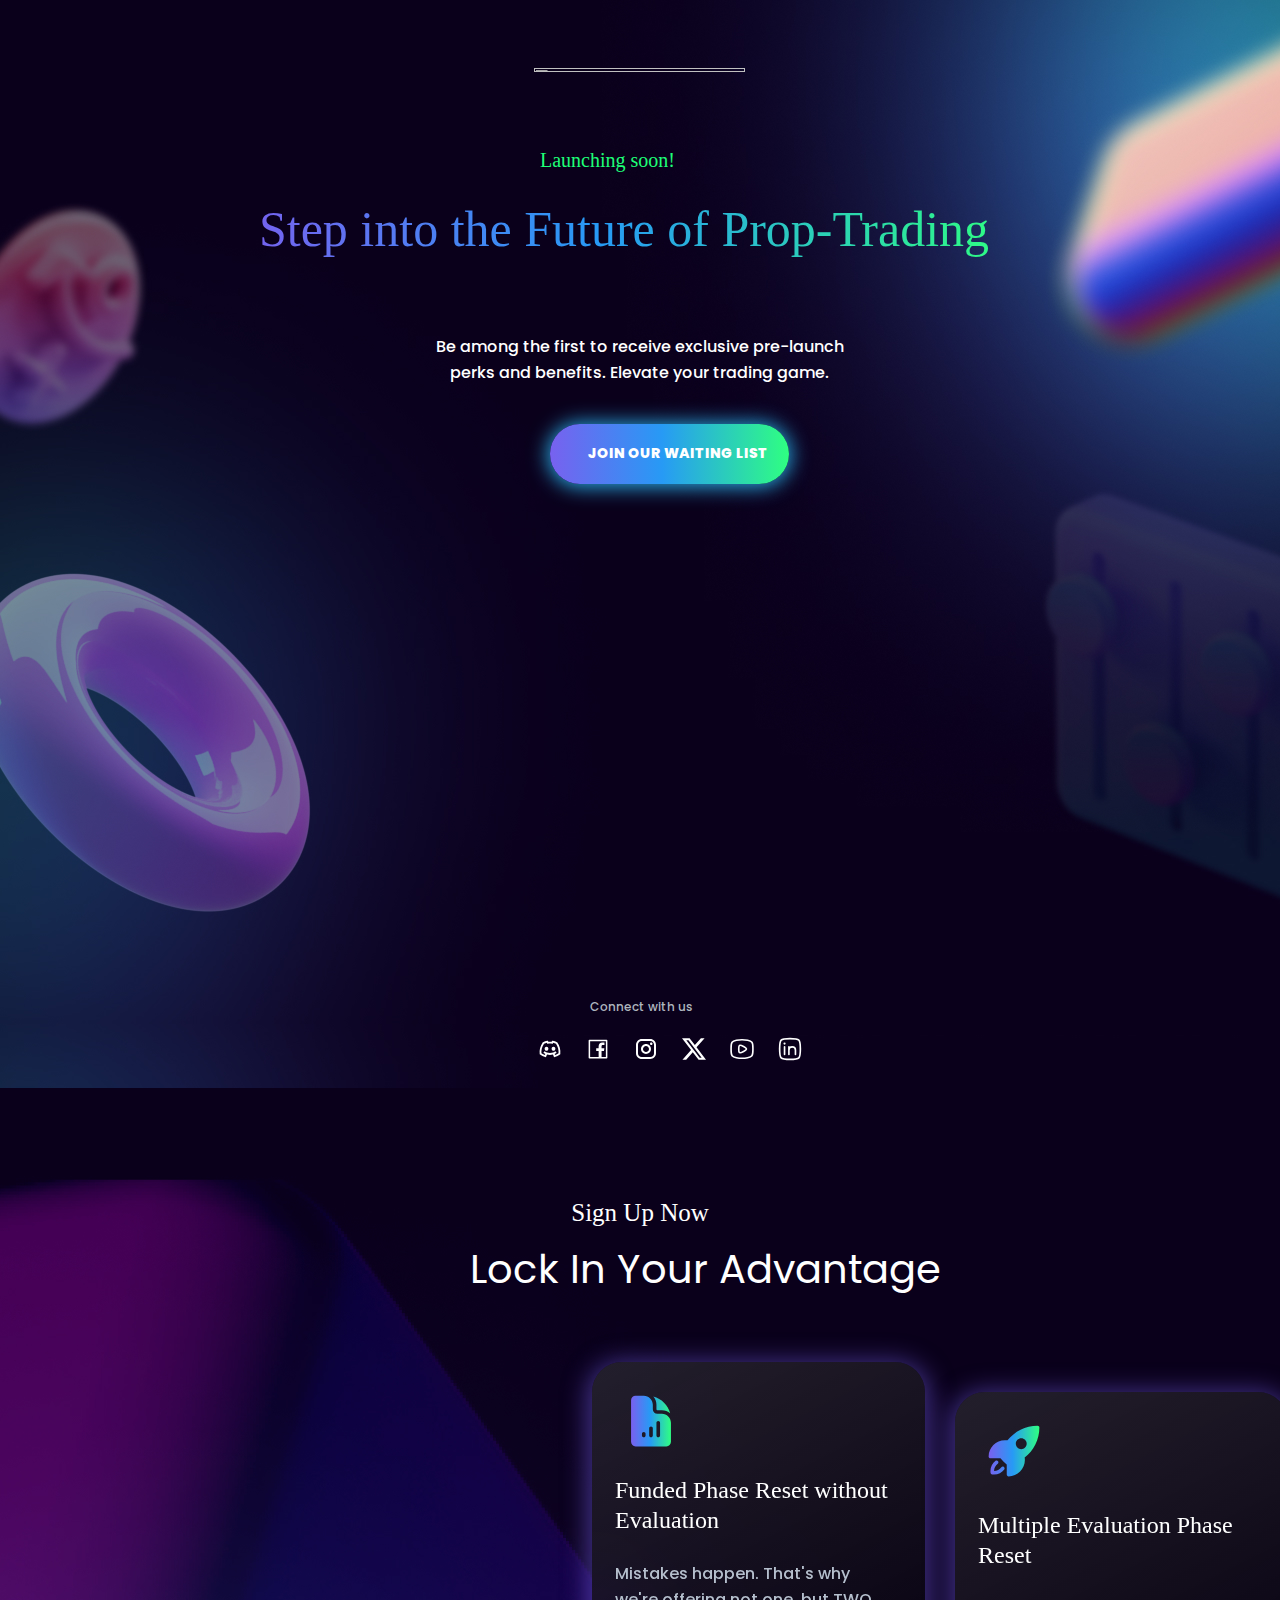
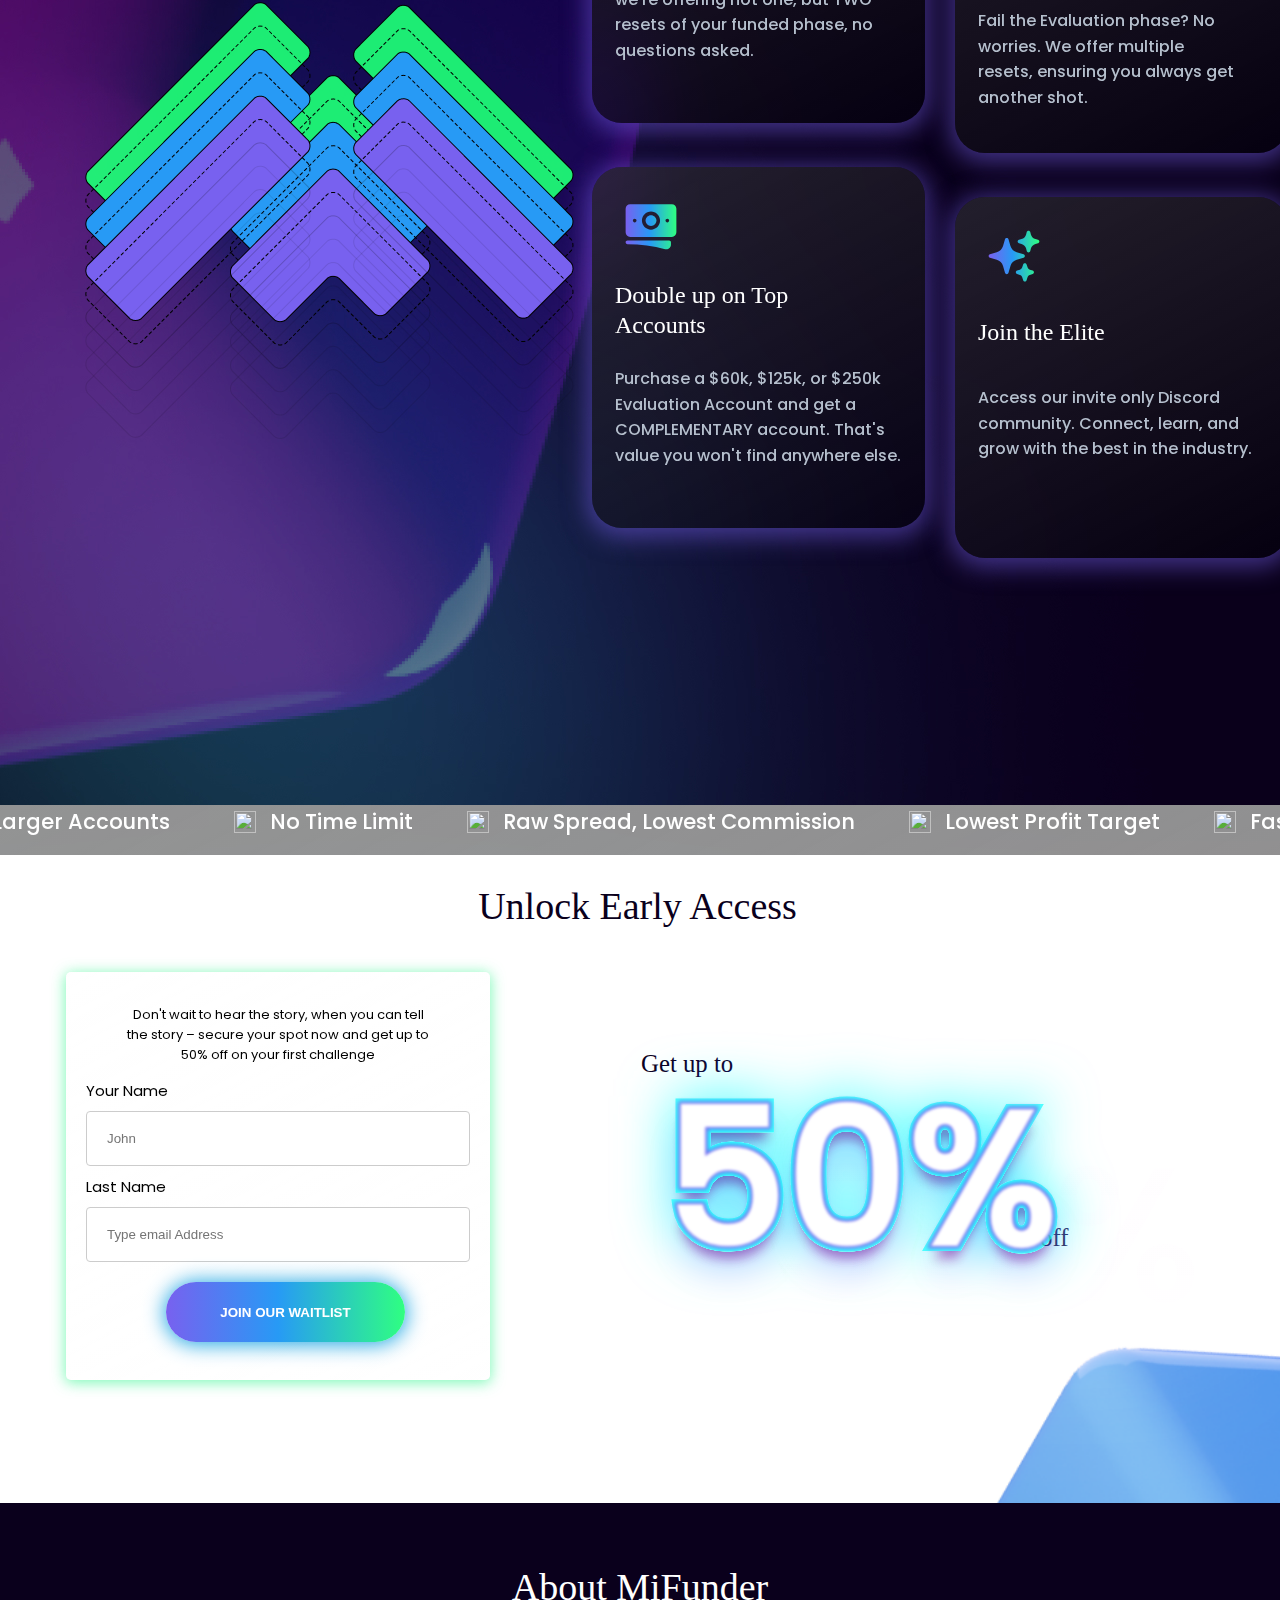
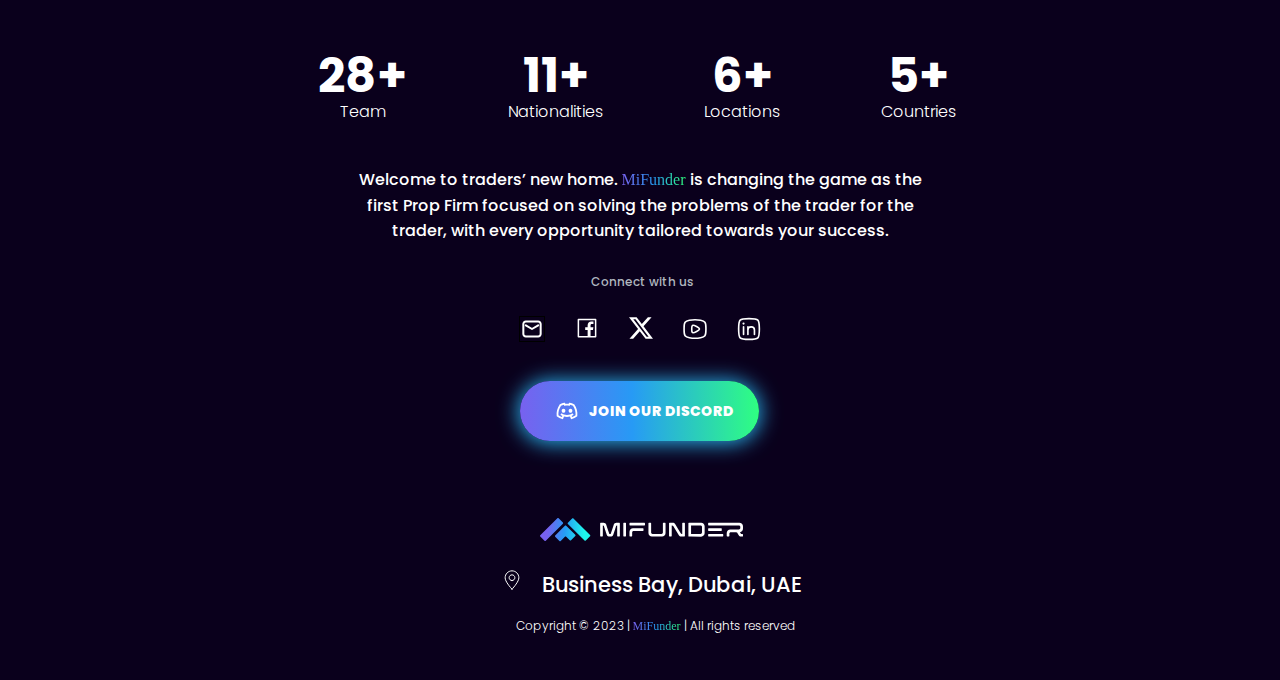
==== index.html @ bfca1969 "work done" ====
<!DOCTYPE html>
<html>

<head>
  <meta charset="utf-8" />
  <meta name="viewport" content="width=device-width, initial-scale=1.0">
  <link rel="stylesheet" href="./newcss/" />
  <link rel="stylesheet" href="./newjs/" />
  <link rel="stylesheet" href="./newfont/" />
  <link rel="stylesheet" href="./global.css" />
  <link rel="stylesheet" href="./index.css" />
  <link rel="stylesheet" href="https://fonts.googleapis.com/css2?family=Ceoruse:wght@400&display=swap" />
  <link rel="stylesheet"
    href="https://fonts.googleapis.com/css2?family=Poppins:wght@300;400;500;700;800&display=swap" />
</head>

<div>
  <div class="homepage-web">
    <div class="firstcontainer">
      <img class="hero-background-icon" alt="" src="./images/Hero Background.jpg" />
      <img class="logo-icon" alt="" src="./images/logo.svg" />
      <div class="text">Launching soon!</div>
      <div class="step-into-the">Step into the Future of Prop-Trading</div>
      <div class="supporting-text">
        Be among the first to receive exclusive pre-launch perks and benefits. Elevate your trading game.
      </div>
      <a href="./index.html#formc">
      <div class="button">
        <div class="button-child"></div>
       
        <div class="join-our-waiting-list-wrapper">
          <div class="join-our-waiting">Join OUR Waiting List</div>
        </div>
         </a>
      </div>
      <div class="supporting-text1">Connect with us</div>
      <div class="icon-container">
        <img class="ridiscord-line-icon" alt="" src="./images/ri_discord-line.svg" />
        <img class="simple-iconsx" alt="" src="./images/simple-icons_x.svg" />

        <img class="mdiinstagram-icon" alt="" src="./images/mdi_instagram.svg" />

        <img class="ant-designfacebook-outlined-icon" alt="" src="./images/ant-design_facebook-outlined.svg" />

        <img class="youtube-icon" alt="" src="./images/elements.svg" />

        <img class="linkedin-01-icon" alt="" src="./images/elements (1).svg" />
      </div>

    </div>
    <img class="roundcube-blue-glossy-icon" alt="" src="./images/RoundCube-Blue-Glossy.png" />
    <div class="image2-bg">
      <img class="background-icon" alt="" src="./images/Background.jpg" />
      <div class="why-us-why">Sign Up Now</div>
      <div class="lock-up">Lock In Your Advantage</div>
      <div class="card-container">
        <div class="base3">
          <img class="heroicons-soliddocument-chart" alt="" src="./images/document-chart-bar.svg" />
          <div class="funded-phase-reset">
            Funded Phase Reset without Evaluation
          </div>
          <div class="supporting-text2">
            Mistakes happen. That's why we're offering not one, but TWO resets of
            your funded phase, no questions asked.
          </div>
        </div>
          <div class="base4">
            <img class="heroicons-solidbanknotes" alt="" src="./images/banknotes.svg" />
            <div class="double-up-on">
              Double up on Top Accounts
            </div>
            <div class="supporting-text3">
              Purchase a $60k, $125k, or $250k Evaluation Account and get a
              COMPLEMENTARY account. That's value you won't find anywhere else.
            </div>
          </div>
          <div class="base5">
            <img class="heroicons-solidrocket-launch" alt="" src="./images/rocket-launch.svg" />
            <div class="multiple-evaluation-phase">
              Multiple Evaluation Phase Reset
            </div>
            <div class="supporting-text4">
              Fail the Evaluation phase? No worries. We offer multiple resets,
              ensuring you always get another shot.
            </div>
          </div>
          <div class="base6">
            <img class="heroicons-solidsparkles" alt="" src="./images/sparkles.svg" />
            <div class="join-the-elite">Join the Elite</div>
            <div class="supporting-text5">
              Access our invite only Discord community. Connect, learn, and grow with
              the best in the industry.
            </div>
          </div>
      </div>
    </div>
    <div class="base2">
      <div class="hightlights">
        <div class="star-parent">
          <img class="star-icon" alt="" src="./images/Star.svg" />

          <div class="lower-price-larger">Lower Price, Larger Accounts &nbsp;</div>
        </div>
        <div class="star-parent">
          <img class="star-icon" alt="" src="./images/star.svg" />

          <div class="lower-price-larger">No Time Limit</div>
        </div>
        <div class="star-parent">
          <img class="star-icon" alt="" src="./images/star.svg" />

          <div class="lower-price-larger">Raw Spread, Lowest Commission</div>
        </div>
        <div class="star-parent">
          <img class="star-icon" alt="" src="./images/star.svg" />

          <div class="lower-price-larger">Lowest Profit Target</div>
        </div>
        <div class="star-parent">
          <img class="star-icon" alt="" src="./images/star.svg" />

          <div class="lower-price-larger">Fastest Payouts&nbsp;</div>
        </div>
      </div>
    </div>
     <div class="unlock-early-access">
      Unlock Early Access
      </div>
      <div class="form-container" id="formc">
         <form action="/action_page.php">
          <p>Don't wait to hear the story, when you can tell the story – secure your spot now and get up to 50% off on your first challenge</p>
    <label for="fname">Your Name</label>
    <input type="text" id="yname" name="yname" placeholder="John" required>

    <label for="lname">Last Name</label>
    <input type="email" id="email" name="lastname" placeholder="Type email Address">
  <input type="submit" value="join our waitlist">
  </form>
  </div>
      <div class="get-up-to">Get up to</div>
    <div class="off">off</div>
    
    
    <div class="homepage-web-child"></div>

    <div class="container">
      <div class="row">
        <div class="col-lg-12">

        </div>
        <div class="col-sm-7">
        </div>
      </div>
    </div>
 
      <video width="1500" height="361" autoplay loop muted playsinline>
            <source src="MIFunder.MP4" type="video/mp4">
          </video>


   <div class="button1">
   
   </div>
   <img class="how-it-works-iilustration" alt="" src="./images/How it works iilustration.png" />

    <div class="footer">
    <div class="background"></div>
    <div class="frame-parent">
      <div class="parent">
        <b class="b">28+</b>
        <div class="team">Team</div>
      </div>
      <div class="parent">
        <b class="b">11+</b>
        <div class="team">Nationalities</div>
      </div>
      <div class="parent">
        <b class="b">6+</b>
        <div class="team">Locations</div>
      </div>
      <div class="parent">
        <b class="b">5+</b>
        <div class="team">Countries</div>
      </div>
    </div>
    <div class="about-mifunder">About MiFunder</div>
    <div class="welcome-to-traders-container">
      <span class="welcome-to-traders">Welcome to traders’ new home. </span>
      <span class="mifunder">MiFunder</span>
      <span class="welcome-to-traders">
        is changing the game as the first Prop Firm focused on solving the
        problems of the trader for the trader, with every opportunity
        tailored towards your success.</span>
    </div>
    <div class="supporting-text7">
      <span class="all-rights-reserved">Copyright © 2023 | </span>
      <span class="mifunder1">MiFunder</span>
      <span class="all-rights-reserved"> | All rights reserved</span>
    </div>
    <div class="system-uiconslocation-parent">
      <img class="system-uiconslocation" alt="" src="./images/system-uicons_location.svg" />

      <div class="lower-price-larger">Business Bay, Dubai, UAE</div>
    </div>
    <div class="button2">
      <div class="button-child"></div>
      <div class="join-our-discord">Join Our discord</div>
      <img class="ridiscord-line-icon1" alt="" src="./images/ri_discord-line.svg" />
    </div>
    <div class="supporting-text9">Connect with us</div>
    <div class="frame-group">
      <div class="system-uiconsmail-wrapper">
        <img class="system-uiconsmail" alt="" src="./images/system-uicons_mail.svg" />
      </div>
      <div class="system-uiconsmail-wrapper">
        <img class="system-uiconslocation" alt="" src="./images/ant-design_facebook-outlined.svg" />
      </div>
      <div class="system-uiconsmail-wrapper">
        <img class="system-uiconslocation" alt="" src="./images/simple-icons_x.svg" />
      </div>
    </div>
    <div class="frame-container">
      <div class="system-uiconsmail-wrapper">
        <img class="system-uiconslocation" alt="" src="./images/elements.svg" />
      </div>
      <div class="system-uiconsmail-wrapper">
        <img class="system-uiconslocation" alt="" src="./images/elements (1).svg" />
      </div>
    </div>
    </div>
    <img class="logo-icon1" alt="" src="./images/Logo.svg" />
        <div class="group-div">
    <div class="div">50%</div>
    <div class="group1">
      <div class="div1">50%</div>
      <div class="div2">50%</div>
      <div class="div3">50%</div>
      <div class="div4">50%</div>
      <div class="div5">50%</div>
    </div>
    </div>
  </div>
  </div>
</body>

</html>
---- global.css ----
body {
  margin: 0 auto;
  line-height: normal;
}
@font-face {
  font-family: 'Ceoruse';
  src: url('Ceoruse.otf') format('opentype');
  font-weight: normal;
  font-style: normal;
}

:root {
  /* fonts */
  --body-16-medium: Poppins;
  --heading-h1: Ceoruse;

  /* font sizes */
  --font-size-170xl: 189px;
  --font-size-xs: 12px;
  --font-size-sm: 14px;
  --body-16-medium-size: 16px;
  --heading-h1-size: 38px;
  --font-size-29xl: 48px;
  --font-size-5xl-8: 24.8px;
  --font-size-5xl: 24px;
  --font-size-xl: 20px;

  /* Colors */
  --neutral-white: #fff;
  --color-silver: #afb6bf;
  --neutral-off-black-1: #262626;
  --secondary-deep-blue: #0a001c;
  --color-lightsteelblue: #b5bfcd;
  --color-black: #000;

  /* Gaps */
  --gap-11xl: 30px;
  --gap-3xs: 10px;
  --gap-sm: 14px;

  /* Border radiuses */
  --br-281xl: 300px;
  --br-11xl: 30px;
  --br-7xs: 6px;
  --br-31xl: 50px;
}
---- index.css ----
input,
textarea,
button,
select,
a {
    -webkit-tap-highlight-color: transparent;
}

.roundcube-blue-glossy-icon {
 position: absolute;
  height: 15.31%;
  width: 29.51%;
  top: 74.05%;
  right: 0;
  bottom: 10.64%;
  left: 70.49%;
  max-width: 100%;
  overflow: hidden;
  max-height: 100%;
  object-fit: cover;
}
@media(max-width:767px){
  .roundcube-blue-glossy-icon{
    top: 81.3%;
    transform: rotate(119deg);
    left: 262px;
    width: 321.501px;
    height: 345.781px;
  }
}
.background-icon,
.hero-background-icon {
  position: absolute;
  top: 1088px;
  left: 0;
  width: 1440px;
  height: 1320px;
  object-fit: cover;
}
@media(max-width:767px){
  .background-icon{
    height:2415px; 
    top:928px
  }
}
.hero-background-icon {
  top: 0;
  height: 1088px;
  overflow: hidden;
}
@media(max-width:767px){
  .hero-background-icon{
    height: 931px;
  }
}
.simple-iconsx {
  position: absolute;
  top: 549px;
  left: 732px;
  width: 24px;
  height: 24px;
  overflow: hidden;
}
.ant-designfacebook-outlined-icon,
.linkedin-01-icon,
.mdiinstagram-icon,
.youtube-icon {
  position: absolute;
  top: 549px;
  left: 684px;
  width: 24px;
  height: 24px;
  overflow: hidden;
}
.ant-designfacebook-outlined-icon,
.linkedin-01-icon,
.youtube-icon {
  left: 636px;
}
.linkedin-01-icon,
.youtube-icon {
  left: 780px;
}
.linkedin-01-icon {
  left: 828px;
}
.why-us-why {
  position: absolute;
  top: 1180px;
  left: calc(50% - 306px);
  font-size: 25px;
  line-height: 66px;
  font-family: var(--heading-h1);
  text-align: center;
  display: inline-block;
  width: 612px;
}
@media(max-width:767px){
  .why-us-why{
    width: 80%;
    left: 47px;
    top: 999px;
    font-size: 42px;

  }
}
.lock-up{
  position:absolute;
  top: 1239px;
  left: 470px;
  font-size:40px
}
@media(max-width:767px){
  .lock-up{
    top: 1146px;
    left: 29px;
    width: 100%;
    font-size: 30px;
  }
}
/* .vector-icon {
  position: absolute;
  top: 2347.23px;
  left: 0;
  width: 997.49px;
  height: 1180.16px;
  opacity: 0.2;
} */
.base,
.base1 {
  position: absolute;
  backdrop-filter: blur(42px);
}
.base {
  top: 615px;
  left: calc(50% - 372px);
  border-radius: var(--br-31xl);
  background: linear-gradient(rgba(0, 0, 0, 0.4), rgba(0, 0, 0, 0.4)),
    linear-gradient(152.97deg, rgba(255, 255, 255, 0.2), rgba(255, 255, 255, 0));
  box-shadow: 0 4px 84px 5px rgba(120, 97, 239, 0.5);
  width: 745px;
  height: 361px;
}
@media(max-width:767px){
  .base{
    top:621px;
  }
}
.base1 {
  top: 2605px;
  left: calc(50% - 620px);
  border-radius: 20px;
  background: linear-gradient(
      rgba(255, 255, 255, 0.4),
      rgba(255, 255, 255, 0.4)
    ),
    linear-gradient(152.97deg, rgba(255, 255, 255, 0.2), rgba(255, 255, 255, 0));
  box-shadow: 0 2px 14px 1px rgba(47, 246, 140, 0.61);
  width: 586px;
  height: 440px;
}
.base-icon {
  position: absolute;
  top: 614px;
  left: calc(50% - 373px);
  border-radius: var(--br-31xl);
  width: 747px;
  height: 363px;
  object-fit: cover;
}
@media(max-width:767px){
  .base-icon{
    top:694px;
  }
}
.homepage-web-child {
  position: absolute;
  top: 752px;
  left: 677px;
  border-radius: 50%;
  width: 86px;
  height: 86px;
}
.heroicons-solidplay {
  position: absolute;
  top: 774px;
  left: 699px;
  width: 42px;
  height: 42px;
  overflow: hidden;
}
.step-into-the {
 position: absolute;
  top: 193px;
  left: calc(50% - 400px);
  font-size: 50px;
  line-height: 72px;
  font-family: var(--heading-h1);
  background: linear-gradient(89.64deg, #7861ef, #279af5 46.88%, #2fff81);
  -webkit-background-clip: text;
  -webkit-text-fill-color: transparent;
  text-align: center;
  display: inline-block;
  width: 60%;
}
@media(max-width:767px){
  .step-into-the {
    width: 100%;
    font-size: 37px;
    left: 0px;
  }
}
.supporting-text {
  top: 334px;
  left: calc(50% - 208px);
  line-height: 160%;
  font-weight: 500;
  display: inline-block;
  width: 415px;
}
@media(max-width:767px){
  .supporting-text{
   top: 416px;
  width: 100%;
  left: -1px;
  font-size: 19px;
 
  }
}
.supporting-text,
.supporting-text1,
.text {
  position: absolute;
  text-align: center;
}
.supporting-text1 {
  top: 997px;
  left: calc(50% - 50px);
  font-size: var(--font-size-xs);
  line-height: 160%;
  font-weight: 500;
  color: var(--color-silver);
}
@media(max-width:767px){
  .supporting-text1{
    top: 826px;
    font-size: 18px;
    left: 139px;
  }
}
.text {
  top: 144px;
  left: calc(50% - 100px);
  font-size: var(--font-size-xl);
  line-height: 32px;
  font-family: var(--heading-h1);
  color: #1eff77;
}
.logo-icon {
  position: absolute;
  height: 0.62%;
  top: 1.39%;
  bottom: 97.99%;
  left: calc(50% - 106px);
  max-height: 100%;
  width: 211px;
}
.button-child {
  position: absolute;
  top: 0;
  left: 0;
  border-radius: var(--br-281xl);
  background: linear-gradient(89.64deg, #7861ef, #279af5 46.88%, #2fff81);
  box-shadow: 0 1px 20px 2px #29aae4;
  width: 239px;
  height: 60px;
  animation: glowing 1300ms infinite;
  cursor:pointer;
  -webkit-tap-highlight-color: transparent;
}
@keyframes glowing {
  0% {
    background-color: #2ba805;
    box-shadow: 0 0 3px #2ba805;
  }
  50% {
    background-color: #49e819;
    box-shadow: 0 0 10px #49e819;
  }
  100% {
    background-color: #2ba805;
    box-shadow: 0 0 3px #2ba805;
  }
}
.join-our-waiting {
  position: relative;
  line-height: 22px;
  text-transform: uppercase;
  font-weight: 800;
}
.join-our-waiting-list-wrapper {
  position: absolute;
  top: 18px;
  left: calc(50% - 82px);
  display: flex;
  flex-direction: row;
  align-items: flex-start;
  justify-content: flex-end;
}

.base2,
.button {
  position: absolute;
}
.icon-container > img{
    margin-left: -50px;
    top:1037px;
}
@media(max-width:767px){
  .icon-container > img{
    position: relative;
    left: 54px;
    margin-left: 18px;
    top: 870px;
  }
}
.button {
  top: 424px;
  left: 550px;
  width: 239px;
  height: 60px;
  font-size: var(--font-size-sm);
  cursor:pointer;
  -webkit-tap-highlight-color: transparent;
}
@media(max-width:767px){
  .button{
    left: 87px;
    top: 532px;
  }
}
video{position: absolute;
      top: 550px;
    left: -70px;
}
@media(max-width:767px){
  video{
    top: 528px;
    margin-left: 81px;
    width: 93%;
  }
}
a{
  color: white;
}
.base2 {
  top: 2405px;
  left: calc(50% - 815px);
  background: linear-gradient(rgba(0, 0, 0, 0.4), rgba(0, 0, 0, 0.4)),
    linear-gradient(152.97deg, rgba(255, 255, 255, 0.2), rgba(255, 255, 255, 0));
  backdrop-filter: blur(42px);
  width: 1630px;
  height: 50px;
}
@media(max-width:768px){
  .base2{
    top:unset;
    margin-top:46px
  }
  .hightlights{
    margin: 7px 0px 0px 618px;
    width: 100%;
  }
}
.star-icon {
  position: relative;
  width: 22px;
  height: 22px;
}
.lower-price-larger {
  position: relative;
  line-height: 160%;
  font-weight: 500;
  font-size:21px;
}
@keyframes lower-price-larger {
  from {
    transform: translate(-27%);
  }
  to{
    transform: translate(100%);
  }
}
.hightlights,
.star-parent {
  display: flex;
  flex-direction: row;
  justify-content: flex-start;
 
  animation-delay:0s
}
.star-parent {
  align-items: center;
  gap: var(--gap-sm);
}
.hightlights {
  /* position: absolute; */
  top: 2368px;
  left: calc(50% - 685px);
  align-items: flex-start;
  gap: 54px;
  width:100%;
   animation: lower-price-larger 10s linear infinite;
  font-size: var(--font-size-xl);
}
.ridiscord-line-icon {
  position: absolute;
  top: 549px;
  left: 588px;
  width: 24px;
  height: 24px;
  overflow: hidden;
}
.unlock-early-access {
  position: absolute;
  top: 2483px;
  left: calc(50% - 255px);
  font-size: var(--heading-h1-size);
  line-height: 46px;
  font-family: var(--heading-h1);
  color: var(--secondary-deep-blue);
  text-align: center;
  display: inline-block;
  width: 505px;
 
}
@media(max-width:767px){
  .unlock-early-access{
    width: 100%;
    /* margin-left: 71px; */
    margin-top:154px;
    position:unset
  }
}
.john,
.your-name {
  position: relative;
  line-height: 26px;
}
.john {
  position: absolute;
  top: calc(50% - 13px);
  left: 16px;
}
.frame-child {
  position: absolute;
  top: 10.8px;
  left: 49.8px;
  border-right: 0.4px solid var(--color-black);
  box-sizing: border-box;
  width: 0.4px;
  height: 27.4px;
}
.john-parent {
  position: relative;
  border-radius: var(--br-7xs);
  width: 497px;
  height: 50px;
  overflow: hidden;
  flex-shrink: 0;
  font-size: var(--font-size-sm);
}
.your-name-parent {
  position: absolute;
  top: 2732px;
  left: 145px;
  width: 497px;
  display: flex;
  flex-direction: column;
  align-items: flex-start;
  justify-content: flex-start;
  gap: var(--gap-3xs);
  color: var(--color-black);
}
.type-email-address-wrapper {
  position: relative;
  border-radius: var(--br-7xs);
  border: 1px solid #50576c;
  box-sizing: border-box;
  width: 497px;
  height: 50px;
  font-size: var(--font-size-sm);
  color: #999;
}
.email-address-parent {
  position: absolute;
  top: 2837px;
  left: 145px;
  width: 497px;
  display: flex;
  flex-direction: column;
  align-items: flex-start;
  justify-content: flex-start;
  gap: var(--gap-3xs);
  color: var(--color-black);
}
.join-our-waitlist {
  position: absolute;
  top: 19px;
  left: 51px;
  line-height: 22px;
  text-transform: uppercase;
  font-weight: 800;
}
.button1 {
  position: absolute;
  top: 2953px;
  left: 274px;
  width: 239px;
  height: 60px;
  text-align: center;
  font-size: var(--font-size-sm);
}
.how-it-works-iilustration {
  position: absolute;
  top: calc(50% - 412px);
  left: 38px;
  width: 584px;
  height: 584px;
  overflow: hidden;
}
@media(max-width:767px){
  .how-it-works-iilustration{
    top:  1210px;
    left: 4px;
    width: 100%;
    height:690px

  }
  .image2-bg{
    margin-bottom:4px;
}
}
.base3,
.base4,
.base5,
.base6 {
  position: absolute;
  top: 1362px;
  left: calc(50% - 48px);
  border-radius: var(--br-11xl);
  background: linear-gradient(rgba(0, 0, 0, 0.4), rgba(0, 0, 0, 0.4)),
    linear-gradient(152.97deg, rgba(255, 255, 255, 0.2), rgba(255, 255, 255, 0));
  box-shadow: 0 4px 24px 5px rgba(120, 97, 239, 0.5);
  backdrop-filter: blur(42px);
  width: 333px;
  height: 361px;
}
@media(max-width:767px){
  .base3,
.base4,
.base5,
.base6{
  position: unset;
  margin-top:30px
}
}
.base4,
.base5,
.base6 {
  top: 1767px;
}
.base5,
.base6 {
  top: 1392px;
  left: calc(50% + 315px);
}
.base6 {
  top: 1797px;
}
.double-up-on,
.funded-phase-reset {
  /* position: absolute; */
  top: 1497px;
  left: 640px;
  font-size: var(--font-size-5xl);
  line-height: 30px;
  font-family: var(--heading-h1);
  /* display: inline-block; */
  width: 100%;
  margin: -12px 23px;
}
.double-up-on {
  top: 1902px;
  width: 69%;
}
.supporting-text2,
.supporting-text3 {
  /* position: absolute; */
  top: 1602px;
  left: 640px;
  line-height: 160%;
  font-weight: 500;
  color: var(--color-lightsteelblue);
  display: inline-block;
  width: 262px;
  margin:38px 23px;
}
.supporting-text3 {
  top: 2007px;
  width: 289px;
}
.join-the-elite,
.multiple-evaluation-phase {
  /* position: absolute; */
  top: 1527px;
  left: 1000px;
  font-size: var(--font-size-5xl);
  line-height: 30px;
  font-family: var(--heading-h1);
  display: inline-block;
  width: 287px;
  margin:-7px 23px;
}
.join-the-elite {
  top: 1932px;
  /* width: 161px; */
}
.card-container{
}
@media(max-width:767px){
  .card-container{
      margin-top: 1726px;
      margin-left:42px 
  }
}
.supporting-text4,
.supporting-text5 {
  /* position: absolute; */
  top: 1632px;
  left: 1000px;
  line-height: 160%;
  font-weight: 500;
  color: var(--color-lightsteelblue);
  display: inline-block;
  width: 263px;
  margin:38px 23px;
}
.supporting-text5 {
  top: 2007px;
  width: 287px;
}
.heroicons-soliddocument-chart {
  /* position: absolute; */
  top: 1415px;
  left: 640px;
  width: 58px;
  height: 58px;
  overflow: hidden;
  padding:30px;
}
.heroicons-solidbanknotes,
.heroicons-solidrocket-launch,
.heroicons-solidsparkles {
  /* position: absolute; */
  top: 1820px;
  left: 640px;
  width: 58px;
  height: 58px;
  overflow: hidden;
  padding:30px
}
.heroicons-solidrocket-launch,
.heroicons-solidsparkles {
  top: 1445px;
  left: 1010px;
}
.heroicons-solidsparkles {
  top: 1850px;
}
.get-up-to,
.off {
  position: absolute;
  top: 2720px;
  left: calc(50% + 400px);
  font-size: 24.78px;
  line-height: 236px;
  font-family: var(--heading-h1);
  color: var(--secondary-deep-blue);
}
@media(max-width:767px){
  .get-up-to,
.off{
    left: 156px;
    font-size: 36px;
    top: 3786px;
  }
}
.get-up-to {
  top: 2546px;
    left: calc(50% + 1px);
}
@media(max-width:767px){
  .get-up-to{
    top: 3512px;
    left: 83px;
  }
}
.supporting-text6 {
  position: absolute;
  top: 2628px;
  left: 179px;
  line-height: 160%;
  font-weight: 500;
  color: var(--neutral-off-black-1);
  text-align: center;
  display: inline-block;
  width: 428px;
}
.background {
  position: absolute;
  top: 0;
  left: calc(50% - 720px);
  background-color: var(--secondary-deep-blue);
  width: 1440px;
  height: 777px;
}
@media(max-width:767px){
  .background{
    height:1003px
  }
}
.b,
.team {
  position: relative;
  line-height: 46px;
}
.team {
  font-size: var(--body-16-medium-size);
  line-height: 160%;
  font-weight: 300;
  text-align: justify;
}
.frame-parent,
.parent {
  display: flex;
  flex-direction: column;
  align-items: center;
  justify-content: flex-start;
}
.frame-parent {
  position: absolute;
  top: 150px;
  left: calc(50% - 322px);
  flex-direction: row;
  align-items: flex-start;
  gap: 101px;
  font-size: var(--font-size-29xl);
}
@media(max-width:767px){
  .frame-parent{
    font-size: 28px;
    left: 537px;
    gap: 21px;
  }
}
.about-mifunder {
  position: absolute;
  top: 61.35px;
  left: calc(50% - 217px);
  font-size: var(--heading-h1-size);
  line-height: 46px;
  font-family: var(--heading-h1);
  display: inline-block;
  width: 434px;
  height: 36.65px;
}
@media(max-width:767px){
  .about-mifunder{
    width: 31%;
    left: 499px;
    font-size: 30px;
  }
}
.welcome-to-traders {
  font-weight: 500;
}

.mifunder {
  font-family: var(--heading-h1);
  background: linear-gradient(90deg, #7861ef, #279af5 49.48%, #2fff81 97.92%);
  -webkit-background-clip: text;
  -webkit-text-fill-color: transparent;
}
.welcome-to-traders-container {
  position: absolute;
  top: 264px;
  left: calc(50% - 288px);
  line-height: 160%;
  display: inline-block;
  width: 576px;
  height: 72px;
}
@media(max-width:767px){
  .welcome-to-traders-container{
    width:27%;
    margin-left:96px;

  }
}
.mifunder1 {
  font-family: var(--heading-h1);
  background: linear-gradient(89.64deg, #7861ef, #279af5 46.88%, #2fff81);
  -webkit-background-clip: text;
  -webkit-text-fill-color: transparent;
}
.all-rights-reserved {
  font-weight: 300;
}
.supporting-text7 {
  position: absolute;
  top: 713px;
  left: calc(50% - 500px);
  font-size: var(--font-size-xs);
  line-height: 20px;
  display: inline-block;
  width: 1030px;
  height: 15.93px;
}
@media(max-width:767px){
  .supporting-text7{
    left:202px
  }
}
.system-uiconslocation {
  position: relative;
  width: 24px;
  height: 24px;
  overflow: hidden;
  flex-shrink: 0;
}
.system-uiconslocation-parent {
  position: absolute;
  top: 665px;
  left: calc(50% - 140px);
  display: flex;
  flex-direction: row;
  align-items: flex-start;
  justify-content: flex-start;
  gap: 18px;
  text-align: left;
}
.join-our-discord {
  position: absolute;
  top: 19px;
  left: 69px;
  line-height: 22px;
  text-transform: uppercase;
  font-weight: 800;
}
.ridiscord-line-icon1 {
  position: absolute;
  top: 18px;
  left: 35px;
  width: 24px;
  height: 24px;
  overflow: hidden;
}
.button2 {
  position: absolute;
  top: 478px;
  left: 600px;
  width: 239px;
  height: 60px;
  font-size: var(--font-size-sm);
}
.supporting-text9 {
  position: absolute;
  top: 369px;
  left: calc(50% - 49px);
  font-size: var(--font-size-xs);
  line-height: 160%;
  font-weight: 500;
  color: var(--color-silver);
}
.system-uiconsmail {
  position: relative;
  width: 26px;
  height: 26px;
  overflow: hidden;
  flex-shrink: 0;
}
.frame-container,
.frame-group,
.system-uiconsmail-wrapper {
  display: flex;
  flex-direction: row;
  align-items: flex-start;
  justify-content: flex-start;
}
.frame-container,
.frame-group {
  position: absolute;
  top: 413px;
  left: 599px;
  gap: var(--gap-11xl);
}
.frame-container {
  top: 414px;
  left: 763px;
}
.footer {
  position: absolute;
  top: 3103px;
  left: calc(50% - 720px);
  width: 1440px;
  height: 777px;
  text-align: center;
}
@media(max-width:767px){
  .footer{
    top:4569px
  }
}
.logo-icon1 {
  position: absolute;
  height: 0.62%;
  top: 95.82%;
  bottom: 3.55%;
  left: calc(50% - 104px);
  max-height: 100%;
  width: 211px;
}
.div {
  position: absolute;
  top: 0;
  left: 0;
  letter-spacing: 0.12em;
  font-weight: 500;
  background: linear-gradient(
    180deg,
    rgba(255, 252, 255, 0.67),
    rgba(255, 252, 255, 0.1)
  );
  -webkit-background-clip: text;
  -webkit-text-fill-color: transparent;
}
.div1,
.div2 {
  mix-blend-mode: hard-light;
}
.div1 {
  position: absolute;
  top: 0;
  left: 0;
  letter-spacing: 0.12em;
  font-weight: 500;
  filter: blur(80.78px); 
}
.div2 {
  filter: blur(26.93px);
  -webkit-text-stroke: 19.5px #289df3;
}
.div2,
.div3,
.div4,
.div5 {
  position: absolute;
  top: -59px;
  left: -99px;
  /* letter-spacing: 0.12em; */
  font-weight: 500;
}
@media(max-width:767px){
.div2,
.div3,
.div4,
.div5{
  letter-spacing: unset;
  font-size: 171px;
  left: -46px;
  top: -185px;
}
}
.div3 {
  text-shadow: 0 26.92708396911621px 35.01px rgba(153, 0, 153, 0.2),
    0 14.895833015441895px 11.46px rgba(77, 0, 66, 0.5);
  -webkit-text-stroke: 14.9px #2eea9a;
  mix-blend-mode: hard-light;
}
.div4,
.div5 {
  filter: blur(2.29px);
  -webkit-text-stroke: 9.2px #7067f0;
}
.div5 {
  filter: blur(1.53px);
  -webkit-text-stroke: 4.6px #fff;
}
.group-div,
.group1 {
  position: absolute;
  top: 1.94px;
  left: 0;
  width: 436px;
  height: 284px;
}
.group-div {
  top: 2694px;
  left: 765px;
  height: 285.94px;
  font-size: var(--font-size-170xl);
}
@media(max-width:767px){
  .group-div{
    left:72px;
    top:3829px;
  }
}
.homepage-web {
  position: relative;
  background-color: var(--neutral-white);
  width: 100%;
  height: 3880px;
  overflow: hidden;
  text-align: left;
  font-size: var(--body-16-medium-size);
  color: var(--neutral-white);
  font-family: var(--body-16-medium);
}
@media(max-width:767px){
  .homepage-web{
    height:  5386px;
  }
}
input[type=text], input[type=email] {
  width: 100%;
  padding: 12px 20px;
  margin: 8px 0;
  /* margin-bottom: 0px; */
  display: inline-block;
  border: 1px solid #ccc;
  border-radius: 4px;
  box-sizing: border-box;
  line-height: 29px;
}
input[type=submit] {
  border-radius: var(--br-281xl);
  background: linear-gradient(89.64deg, #7861ef, #279af5 46.88%, #2fff81);
  box-shadow: 0 1px 20px 2px #29aae4;
  width: 239px;
  color:white;
  outline: none;
  border: none;
  text-transform: uppercase;
  font-weight: 800;
  height: 60px;
  animation: glowing 1300ms infinite;
  margin-top:12px;
  cursor: pointer;
  margin-left:80px;
}
@media(max-width:767px){
  input[type=submit]{
    margin-left:39px
  }
}
p{
    width: 80%;
    font-size: 13px;
    margin-right: auto;
    margin-left: auto;
    color:black;
    text-align:center
}
label{
    /* margin-right: 369px; */
    font-size: 15px;
    margin-bottom:0px;
    line-height: unset;
    color:black
}

.form-container {
  border-radius: 5px;
  background-color: #f2f2f2;
  padding: 20px;
  background: linear-gradient(0deg, rgba(255, 255, 255, 0.40) 0%, rgba(255, 255, 255, 0.40) 100%), linear-gradient(153deg, rgba(255, 255, 255, 0.20) 0%, rgba(255, 255, 255, 0.00) 100%);
  box-shadow: 0px 2px 14px 1px rgba(47, 246, 140, 0.61);
  backdrop-filter: blur(21px);
      width: 30%;
    height: 368px;
  margin-top:2572px;
  margin-left:66px;
}
@media(max-width:767px){
.form-container{
  margin-top: 454px;
  width: 76%;
  margin-left: 30px;
  height:415px
}
}
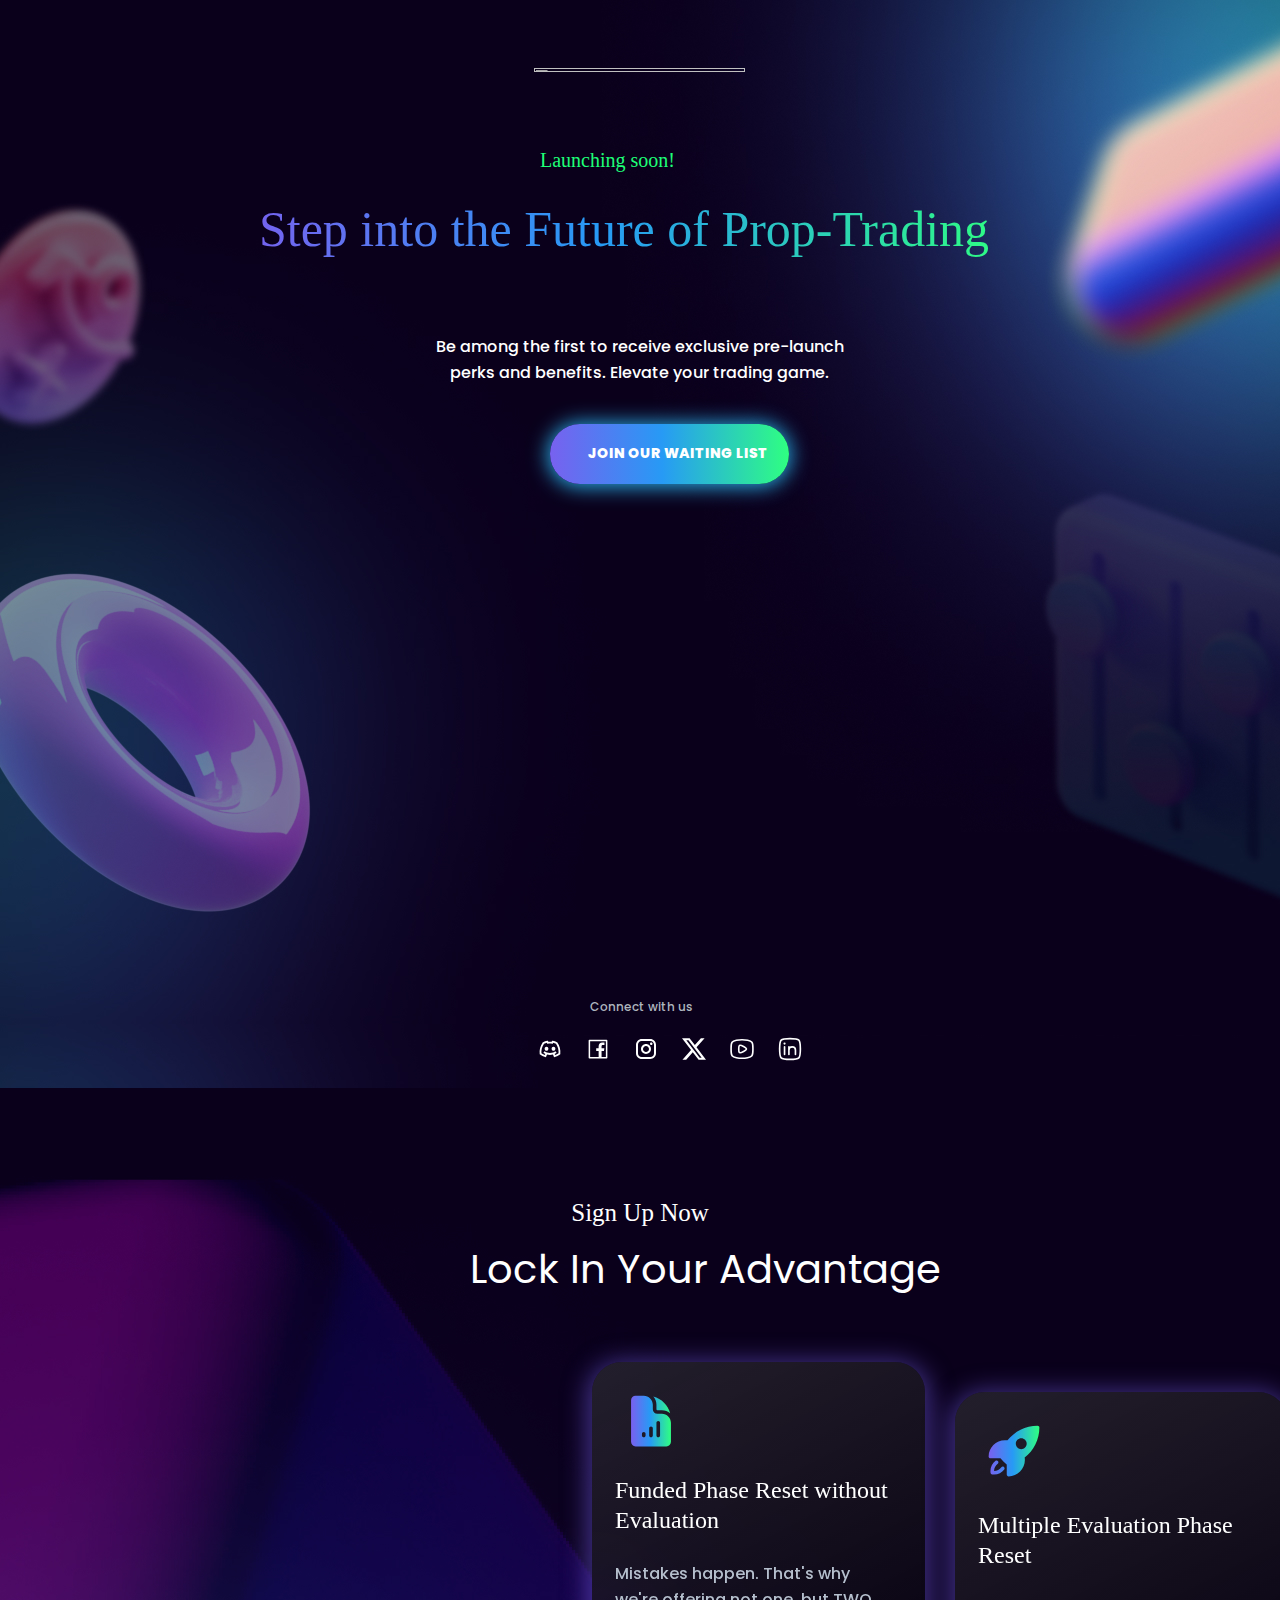
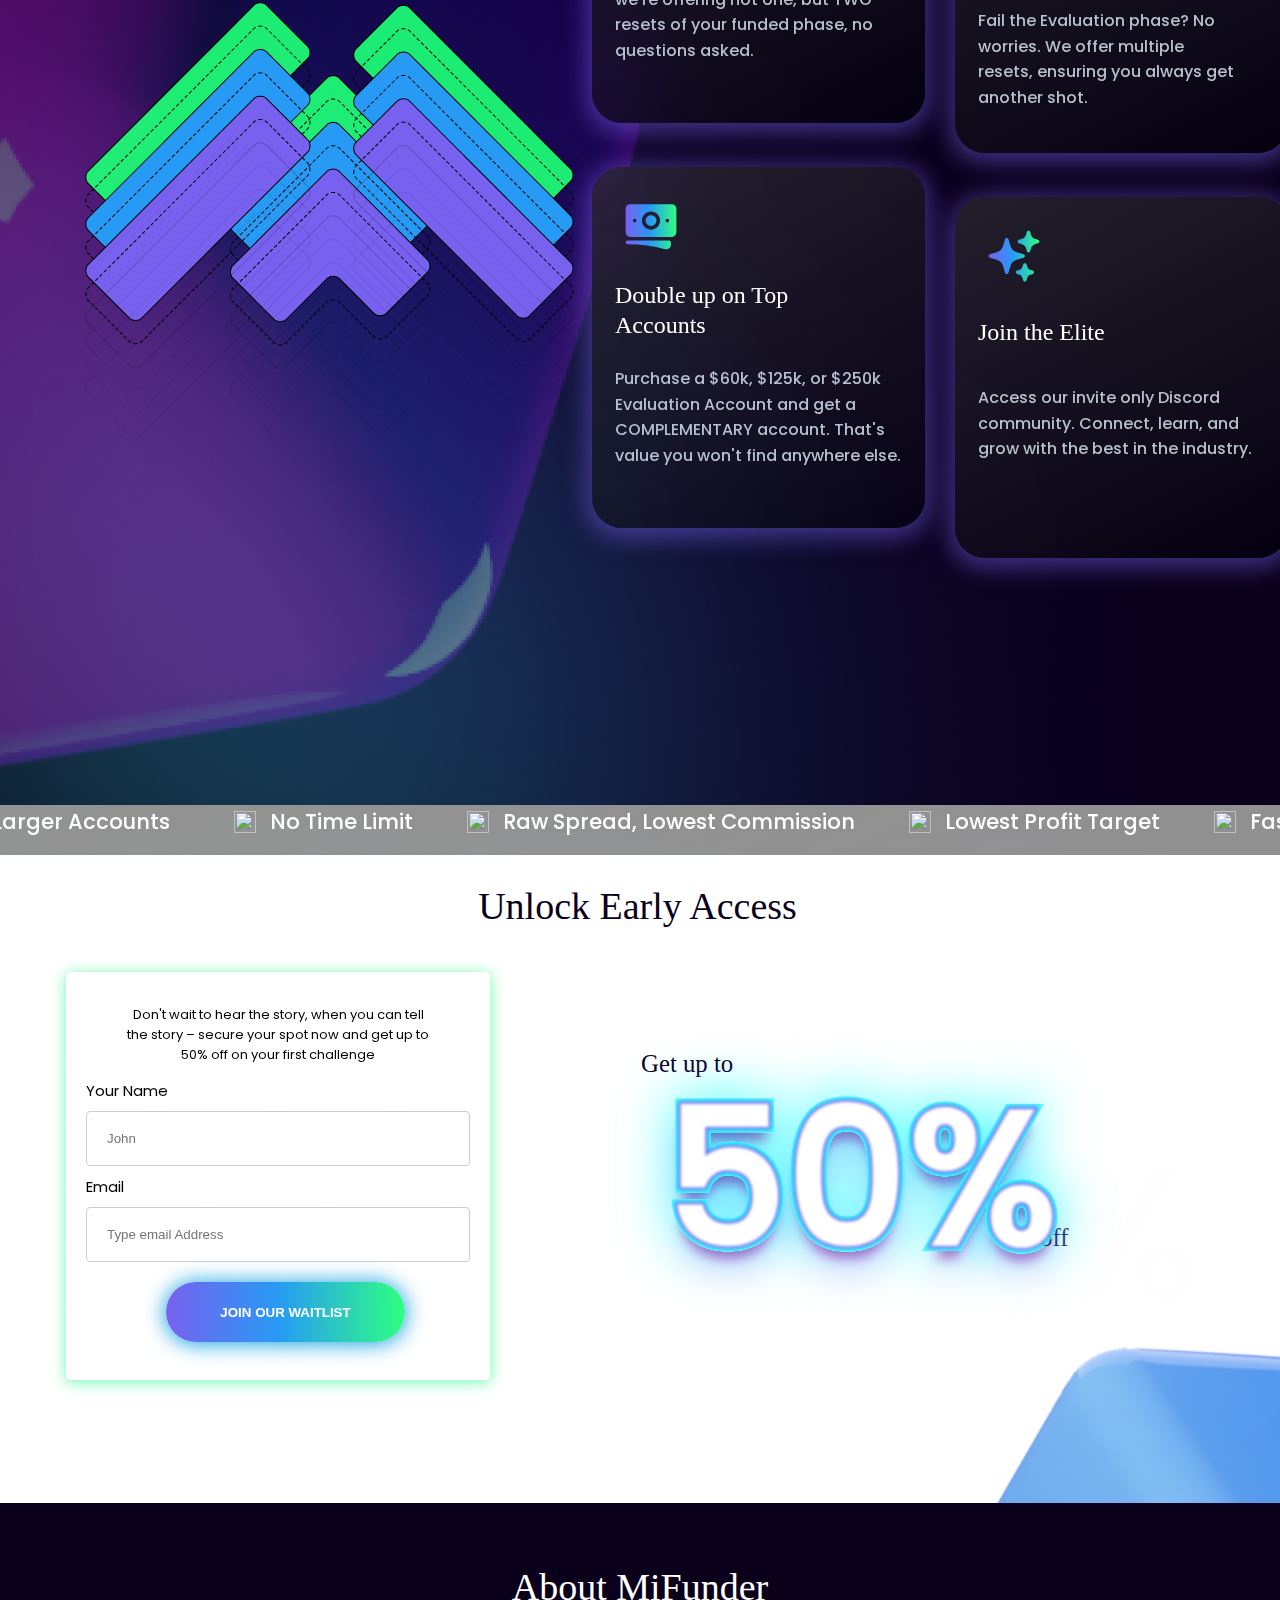
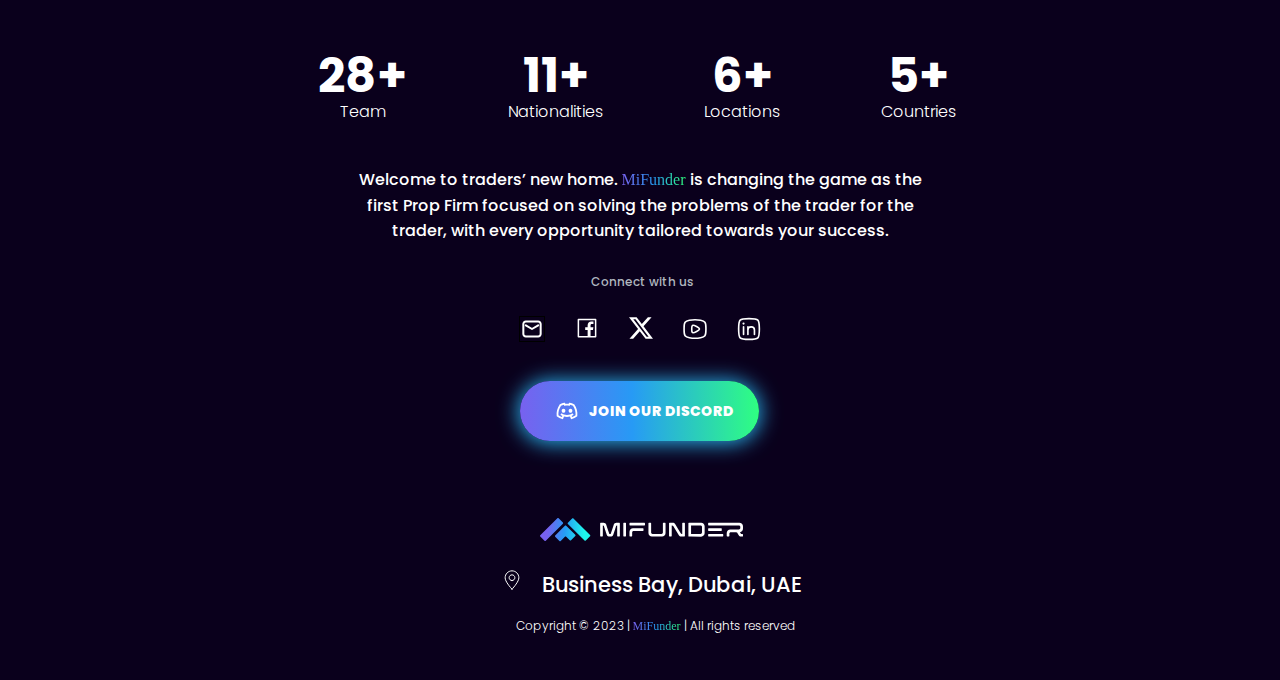
==== commit ab1e871a: "." ====
--- a/index.html
+++ b/index.html
@@ -132,7 +132,7 @@
     <label for="fname">Your Name</label>
     <input type="text" id="yname" name="yname" placeholder="John" required>
 
-    <label for="lname">Last Name</label>
+    <label for="lname">Email</label>
     <input type="email" id="email" name="lastname" placeholder="Type email Address">
   <input type="submit" value="join our waitlist">
   </form>
--- a/index.css
+++ b/index.css
@@ -40,7 +40,7 @@
 @media(max-width:767px){
   .background-icon{
     height:2415px; 
-    top:928px
+    top:984px
   }
 }
 .hero-background-icon {
@@ -50,7 +50,7 @@
 }
 @media(max-width:767px){
   .hero-background-icon{
-    height: 931px;
+    height: 986px;
   }
 }
 .simple-iconsx {
@@ -99,7 +99,7 @@
   .why-us-why{
     width: 80%;
     left: 47px;
-    top: 999px;
+    top: 1041px;
     font-size: 42px;
 
   }
@@ -112,10 +112,16 @@
 }
 @media(max-width:767px){
   .lock-up{
-    top: 1146px;
+    top: 1184px;
     left: 29px;
     width: 100%;
     font-size: 30px;
+  }
+}
+@media(max-width:400px){
+  .lock-up{
+    left: 26px;
+    font-size: 27px;
   }
 }
 /* .vector-icon {
@@ -210,6 +216,12 @@
     left: 0px;
   }
 }
+@media only screen and (max-width:400px){
+  .step-into-the{
+    width:100%;
+    font-size:30px
+  }
+}
 .supporting-text {
   top: 334px;
   left: calc(50% - 208px);
@@ -243,11 +255,16 @@
 }
 @media(max-width:767px){
   .supporting-text1{
-    top: 826px;
+    top: 880px;
     font-size: 18px;
     left: 139px;
   }
 }
+@media only screen and (max-width:400px){
+  .supporting-text1{
+    left:100px
+  }
+  }
 .text {
   top: 144px;
   left: calc(50% - 100px);
@@ -321,7 +338,12 @@
     position: relative;
     left: 54px;
     margin-left: 18px;
-    top: 870px;
+    top: 930px;
+  }
+}
+@media only screen and (max-width:400px){
+  .icon-container > img{
+    left:30px
   }
 }
 .button {
@@ -339,13 +361,18 @@
     top: 532px;
   }
 }
+@media(max-width:400px){
+  .button{
+    left:53px
+  }
+}
 video{position: absolute;
       top: 550px;
     left: -70px;
 }
 @media(max-width:767px){
   video{
-    top: 528px;
+    top: 569px;
     margin-left: 81px;
     width: 93%;
   }
@@ -440,6 +467,12 @@
     /* margin-left: 71px; */
     margin-top:154px;
     position:unset
+  }
+}
+@media only screen and (max-width:400px){
+  .unlock-early-access{
+    width:100%;
+    font-size:32px;
   }
 }
 .john,
@@ -634,6 +667,11 @@
       margin-left:42px 
   }
 }
+@media only screen and (max-width:400px){
+  .card-container{
+    margin-left:12px
+  }
+}
 .supporting-text4,
 .supporting-text5 {
   /* position: absolute; */
@@ -706,6 +744,11 @@
     left: 83px;
   }
 }
+@media only screen and (max-width:400px){
+  .get-up-to{
+    left:50px
+  }
+}
 .supporting-text6 {
   position: absolute;
   top: 2628px;
@@ -764,6 +807,12 @@
     gap: 21px;
   }
 }
+@media only screen and (max-width:400px){
+  .frame-parent{
+    gap: 18px;
+    left: 548px;
+  }
+}
 .about-mifunder {
   position: absolute;
   top: 61.35px;
@@ -803,9 +852,19 @@
 }
 @media(max-width:767px){
   .welcome-to-traders-container{
-    width:27%;
-    margin-left:96px;
+   width: 28%;
+    margin-left: 87px;
+    font-size: 15px;
+    top:  244px;
 
+  }
+}
+@media only screen and (max-width:400px){
+  .welcome-to-traders-container{
+    width: 24%;
+    margin-left: 116px;
+    /* margin-top: -43px; */
+    font-size: 13px;
   }
 }
 .mifunder1 {
@@ -981,6 +1040,15 @@
   left: -46px;
   top: -185px;
 }
+}
+@media only screen and (max-width:400px){
+  .div2,
+  .div3,
+  .div4,
+  .div5{
+    left: -49px;
+    font-size: 159px;
+  }
 }
 .div3 {
   text-shadow: 0 26.92708396911621px 35.01px rgba(153, 0, 153, 0.2),
@@ -1065,6 +1133,11 @@
     margin-left:39px
   }
 }
+@media only screen and (max-width:400px){
+  input[type=submit]{
+    margin-left:10px
+  }
+}
 p{
     width: 80%;
     font-size: 13px;
@@ -1100,4 +1173,9 @@
   margin-left: 30px;
   height:415px
 }
+}
+@media only screen and (max-width:400px){
+  .form-container{
+    margin-left:22px;
+  }
 }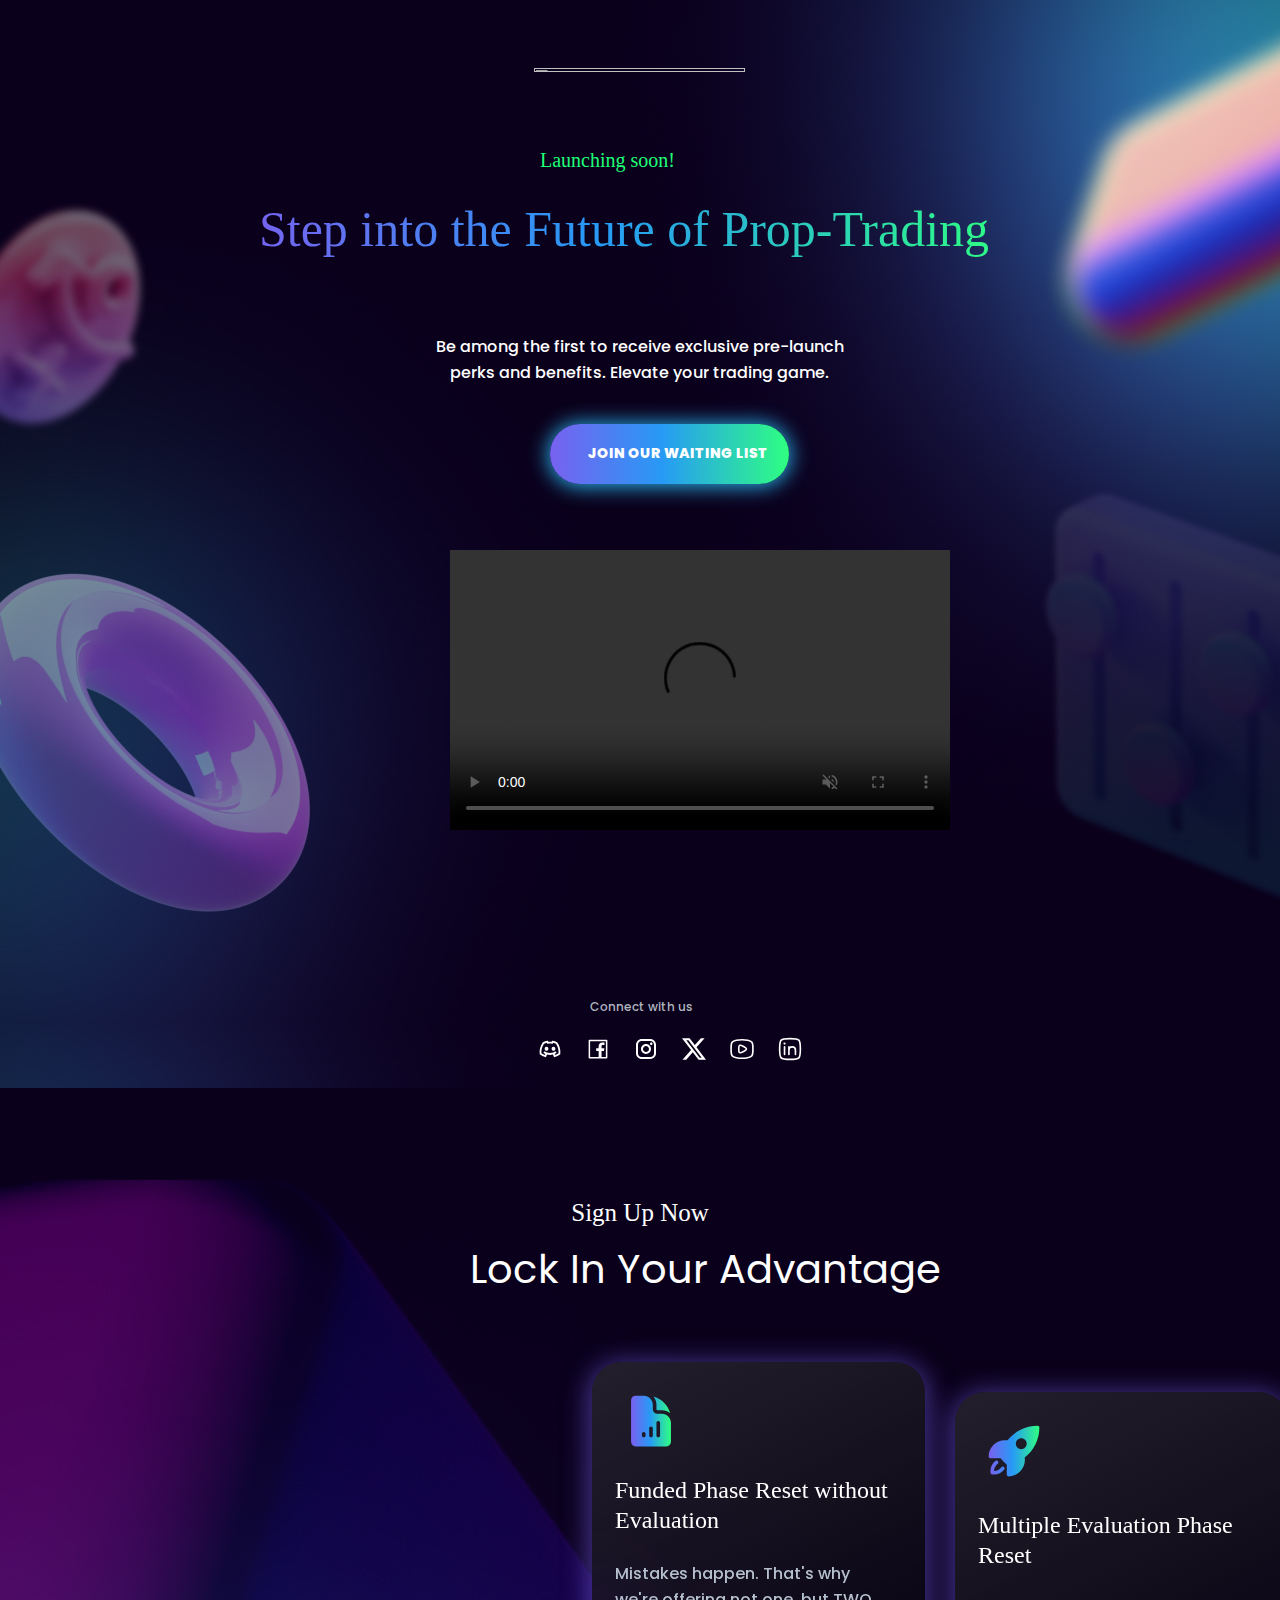
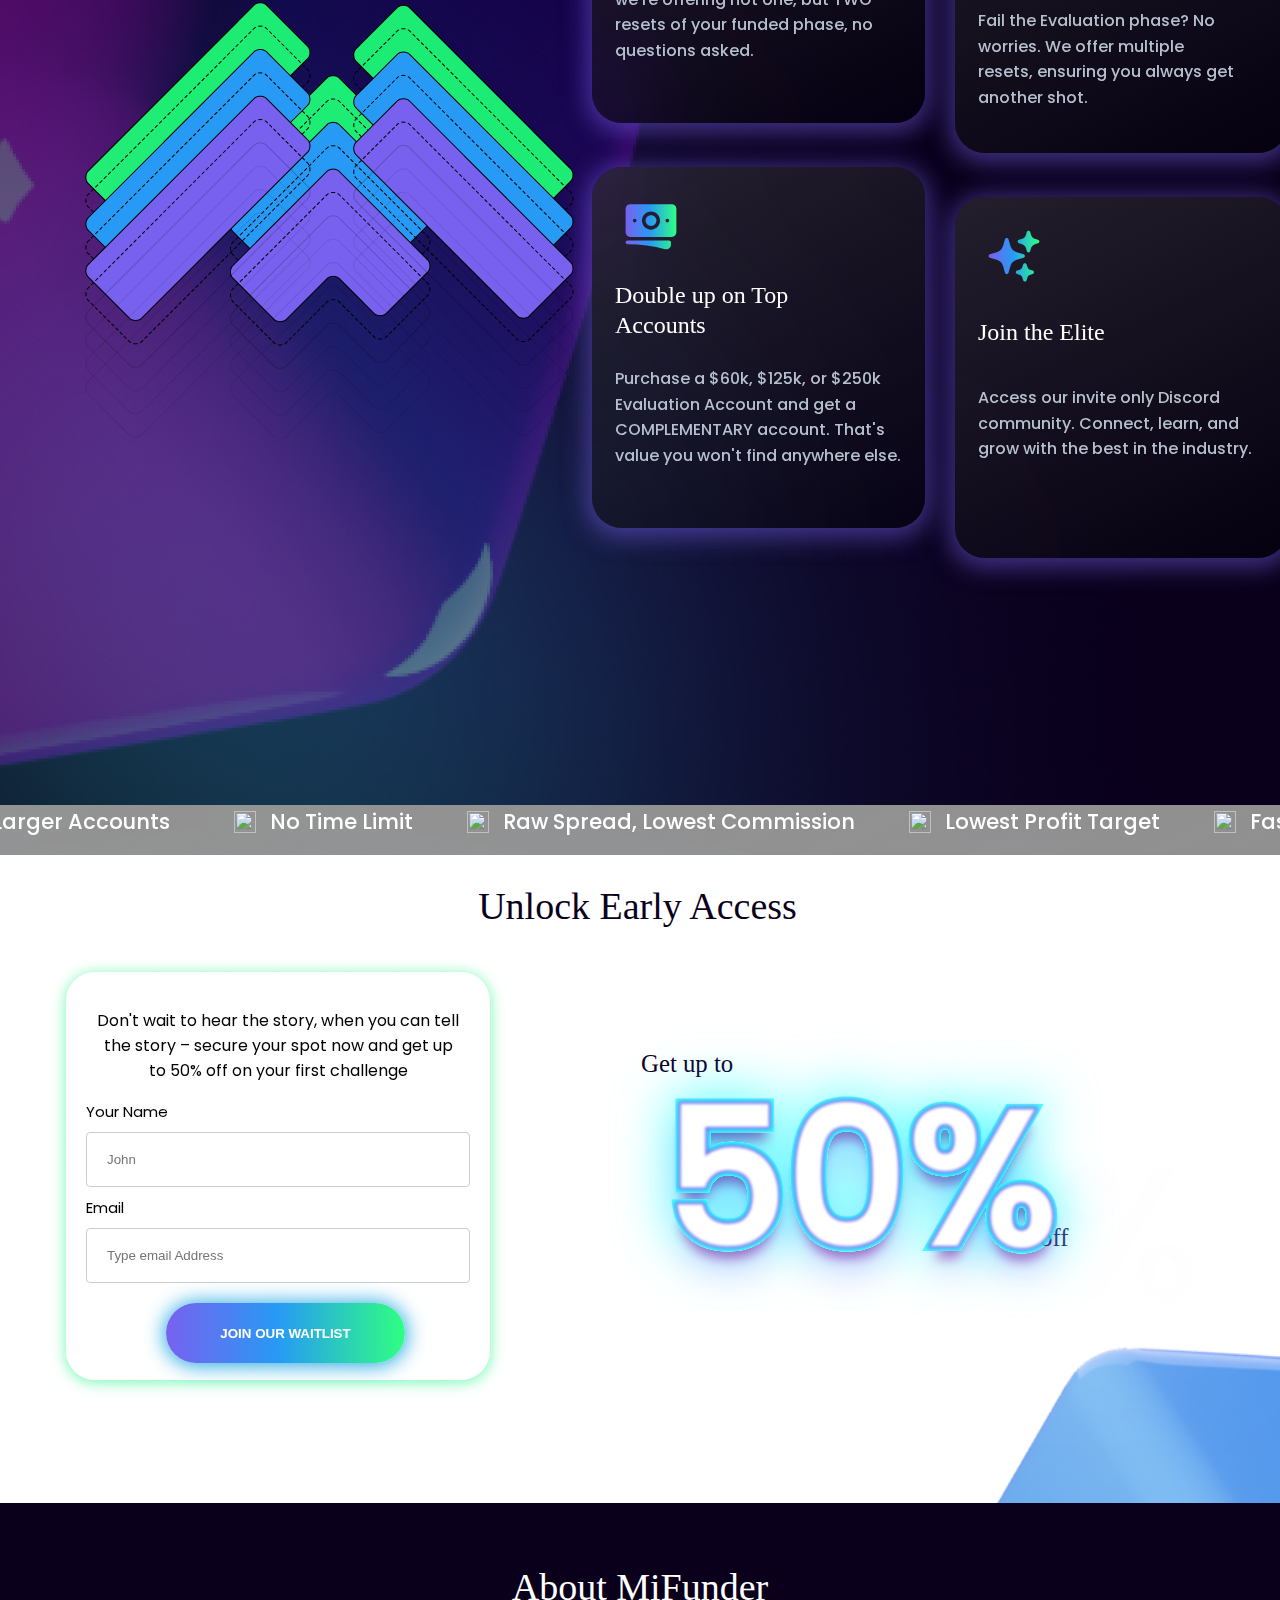
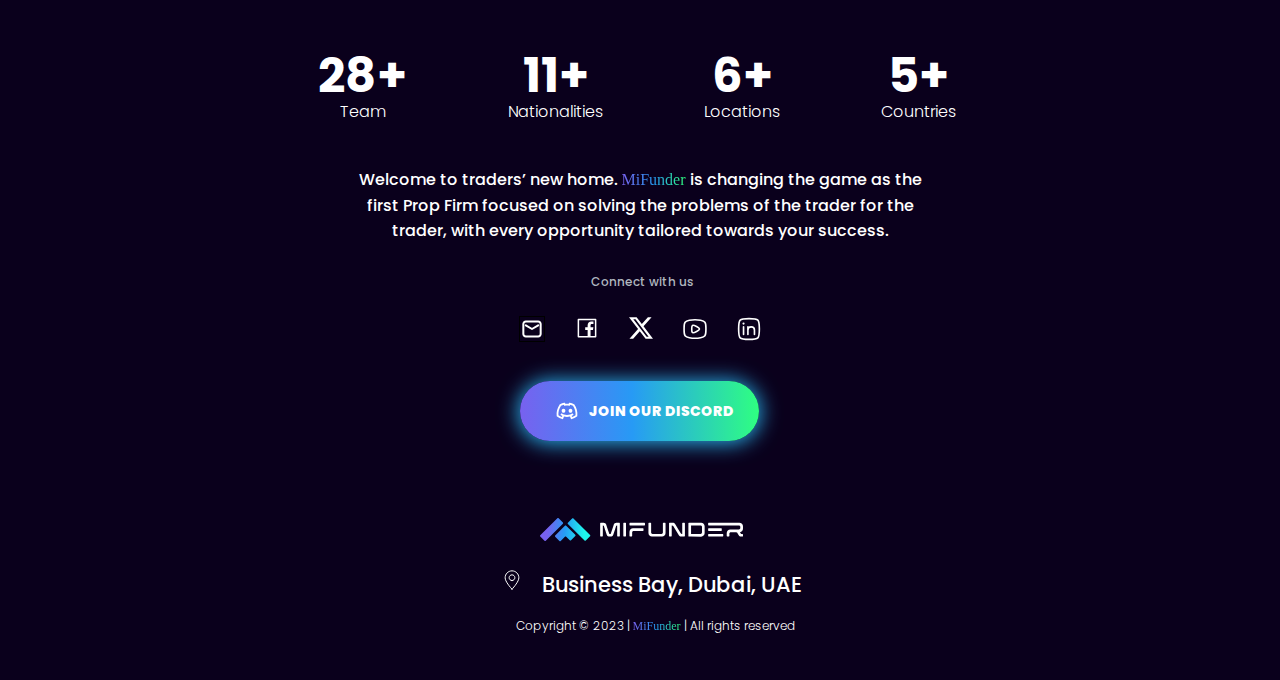
==== commit c394b301: "." ====
--- a/index.html
+++ b/index.html
@@ -153,7 +153,7 @@
       </div>
     </div>
  
-      <video width="1500" height="361" autoplay loop muted playsinline>
+      <video width="500" height="280" controls autoplay loop muted playsinline>
             <source src="MIFunder.MP4" type="video/mp4">
           </video>
 
--- a/index.css
+++ b/index.css
@@ -104,6 +104,14 @@
 
   }
 }
+@media only screen and (max-width:400px){
+  .why-us-why{
+    font-size: 28px;
+    width: 60%;
+    left: 73px;
+    line-height: 45px;
+  }
+}
 .lock-up{
   position:absolute;
   top: 1239px;
@@ -120,8 +128,9 @@
 }
 @media(max-width:400px){
   .lock-up{
-    left: 26px;
+   left: 38px;
     font-size: 27px;
+    top: 1141px; 
   }
 }
 /* .vector-icon {
@@ -218,8 +227,9 @@
 }
 @media only screen and (max-width:400px){
   .step-into-the{
-    width:100%;
-    font-size:30px
+    width: 97%;
+    font-size: 36px;
+    line-height: 44px;
   }
 }
 .supporting-text {
@@ -262,8 +272,14 @@
 }
 @media only screen and (max-width:400px){
   .supporting-text1{
-    left:100px
-  }
+    left:120px
+  }
+  .supporting-text{
+    top: 344px;
+    left: 23px;
+    font-size: 17px;
+    width: 88%;
+}
   }
 .text {
   top: 144px;
@@ -306,7 +322,7 @@
   }
   100% {
     background-color: #2ba805;
-    box-shadow: 0 0 3px #2ba805;
+    /* box-shadow: 0 0 3px #2ba805; */
   }
 }
 .join-our-waiting {
@@ -343,7 +359,7 @@
 }
 @media only screen and (max-width:400px){
   .icon-container > img{
-    left:30px
+    left:50px
   }
 }
 .button {
@@ -363,18 +379,24 @@
 }
 @media(max-width:400px){
   .button{
-    left:53px
+    left: 76px;
+    top: 457px; 
   }
 }
 video{position: absolute;
       top: 550px;
-    left: -70px;
+    left: 450px;
 }
 @media(max-width:767px){
   video{
     top: 569px;
     margin-left: 81px;
     width: 93%;
+  }
+}
+@media only screen and (max-width:400px){
+  video{
+    left:-69px
   }
 }
 a{
@@ -669,7 +691,7 @@
 }
 @media only screen and (max-width:400px){
   .card-container{
-    margin-left:12px
+    margin-left:30px
   }
 }
 .supporting-text4,
@@ -734,6 +756,11 @@
     top: 3786px;
   }
 }
+@media only screen and (max-width:400px){
+  .get-up-to, .off{
+    font-size:30px;
+  }
+}
 .get-up-to {
   top: 2546px;
     left: calc(50% + 1px);
@@ -746,7 +773,8 @@
 }
 @media only screen and (max-width:400px){
   .get-up-to{
-    left:50px
+   left: 107px;
+    font-size: 26px; 
   }
 }
 .supporting-text6 {
@@ -1135,12 +1163,12 @@
 }
 @media only screen and (max-width:400px){
   input[type=submit]{
-    margin-left:10px
+    margin-left:27px
   }
 }
 p{
-    width: 80%;
-    font-size: 13px;
+    width: 96%;
+    font-size: 16px;
     margin-right: auto;
     margin-left: auto;
     color:black;
@@ -1155,7 +1183,7 @@
 }
 
 .form-container {
-  border-radius: 5px;
+  border-radius: 29px;
   background-color: #f2f2f2;
   padding: 20px;
   background: linear-gradient(0deg, rgba(255, 255, 255, 0.40) 0%, rgba(255, 255, 255, 0.40) 100%), linear-gradient(153deg, rgba(255, 255, 255, 0.20) 0%, rgba(255, 255, 255, 0.00) 100%);
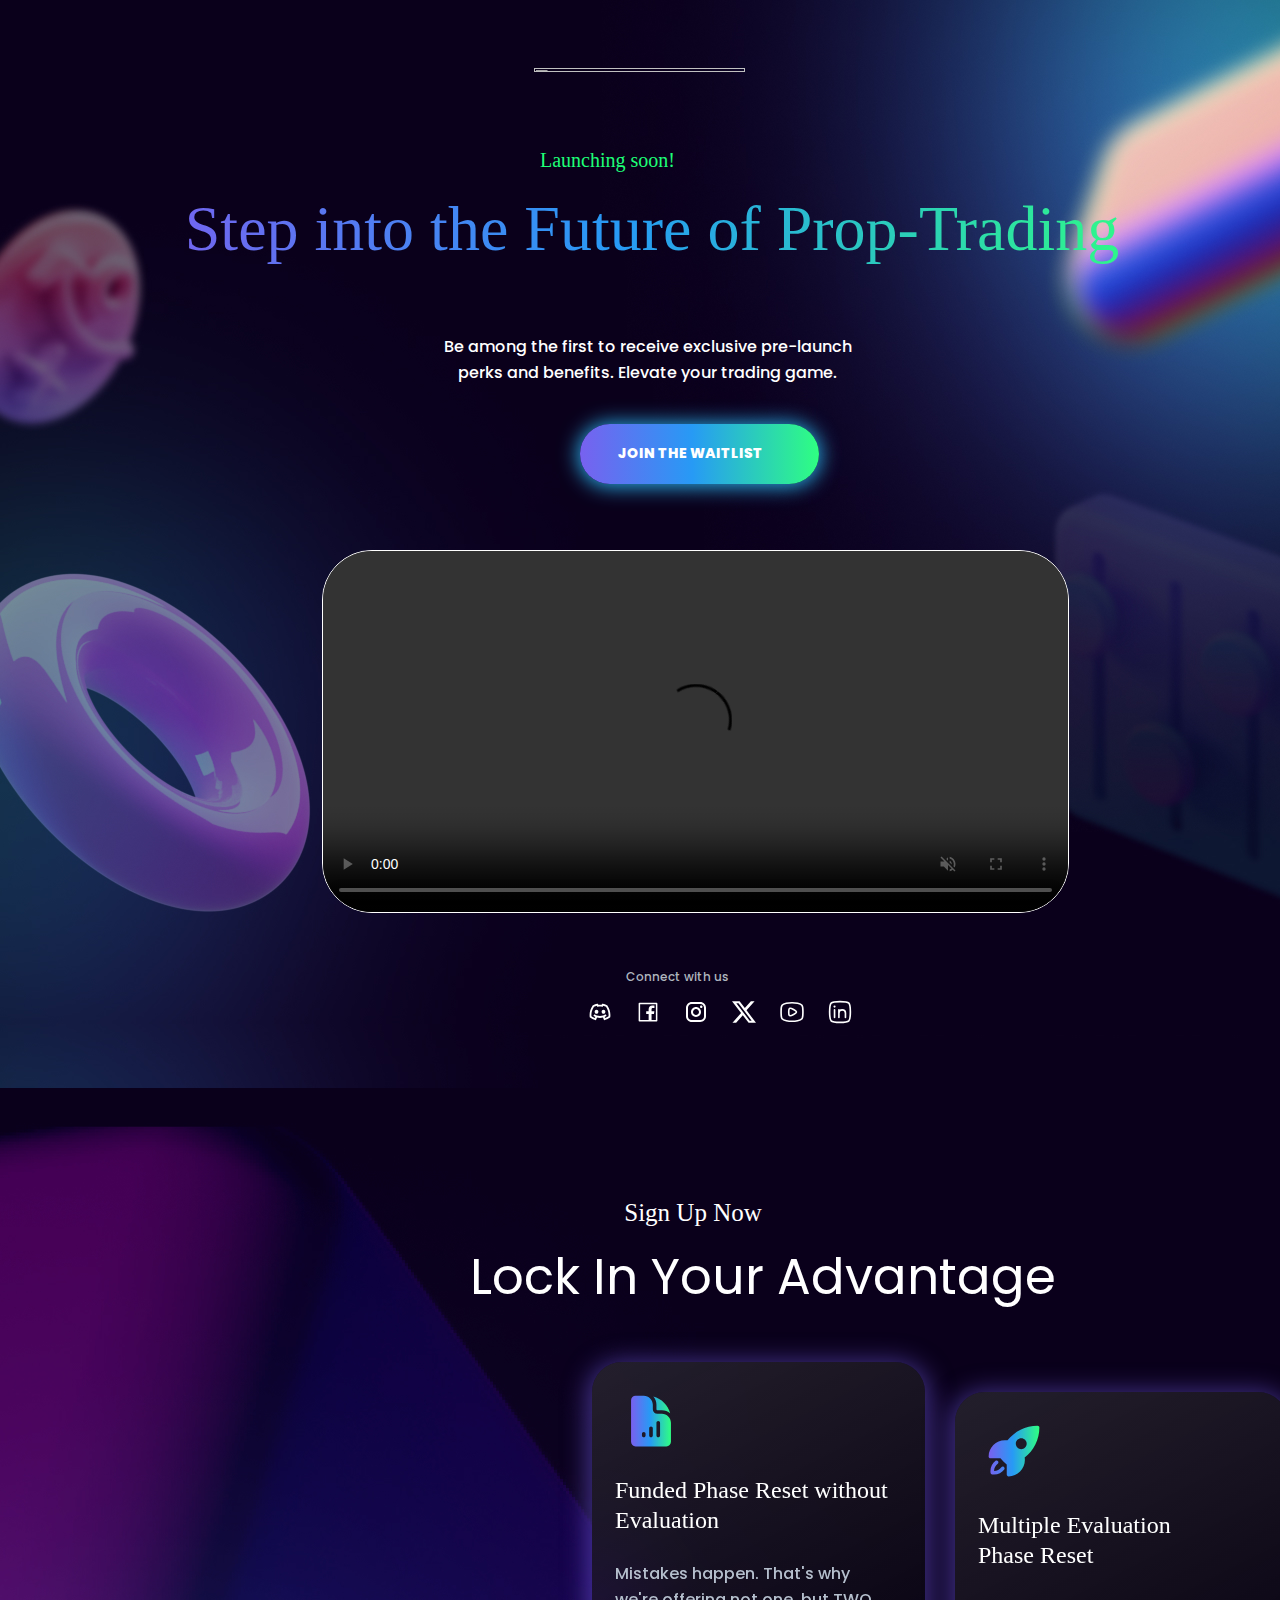
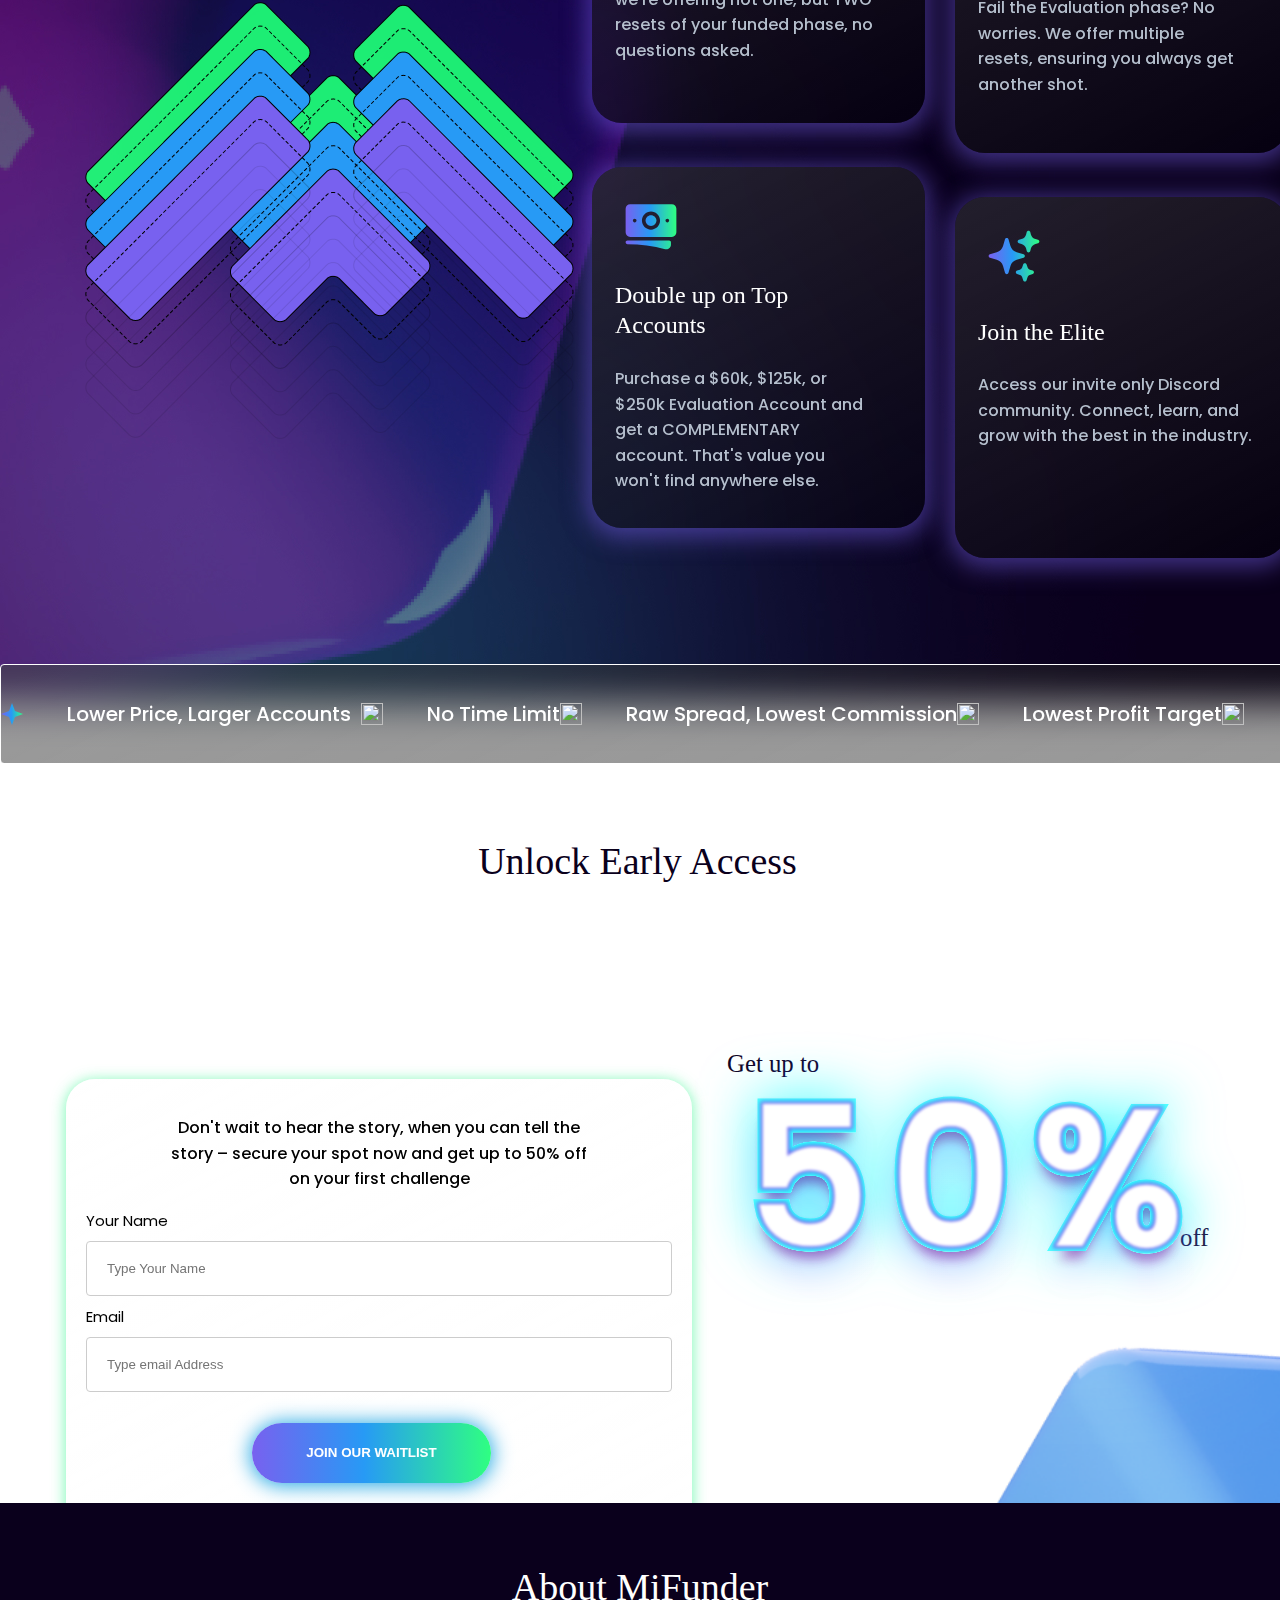
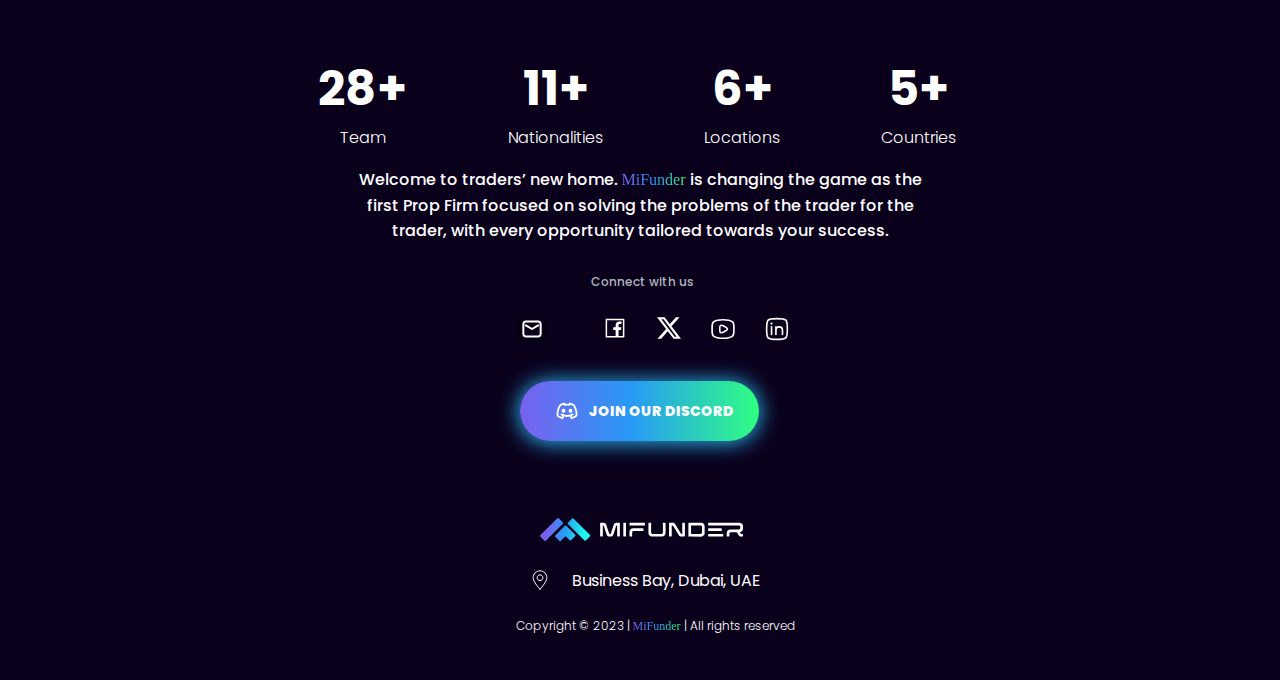
==== commit 2a319fdd: "." ====
--- a/index.html
+++ b/index.html
@@ -3,6 +3,7 @@
 
 <head>
   <meta charset="utf-8" />
+  <link rel="icon" type="image/x-icon" href="/images/Icon1 (1).webp">
   <meta name="viewport" content="width=device-width, initial-scale=1.0">
   <link rel="stylesheet" href="./newcss/" />
   <link rel="stylesheet" href="./newjs/" />
@@ -29,7 +30,7 @@
         <div class="button-child"></div>
        
         <div class="join-our-waiting-list-wrapper">
-          <div class="join-our-waiting">Join OUR Waiting List</div>
+          <div class="join-our-waiting">Join the waitlist</div>
         </div>
          </a>
       </div>
@@ -94,8 +95,9 @@
           </div>
       </div>
     </div>
-    <div class="base2">
-      <div class="hightlights">
+    <div class="scrolling-text-container">
+      <div class="scrolling-text-inner" style="--marquee-speed: 20s; --direction:scroll-left" role="marquee">
+        <div class="scrolling-text">
         <div class="star-parent">
           <img class="star-icon" alt="" src="./images/Star.svg" />
 
@@ -121,7 +123,18 @@
 
           <div class="lower-price-larger">Fastest Payouts&nbsp;</div>
         </div>
-      </div>
+        <div class="star-parent">
+          <img class="star-icon" alt="" src="./images/star.svg" />
+
+          <div class="lower-price-larger">24/7 Support&nbsp;</div>
+        </div>
+        <div class="star-parent">
+          <img class="star-icon" alt="" src="./images/star.svg" />
+
+          <div class="lower-price-larger">No Hidden Rules&nbsp;</div>
+        </div>
+      </div>
+    </div>
     </div>
      <div class="unlock-early-access">
       Unlock Early Access
@@ -130,7 +143,7 @@
          <form action="/action_page.php">
           <p>Don't wait to hear the story, when you can tell the story – secure your spot now and get up to 50% off on your first challenge</p>
     <label for="fname">Your Name</label>
-    <input type="text" id="yname" name="yname" placeholder="John" required>
+    <input type="text" id="yname" name="yname" placeholder="Type Your Name" required>
 
     <label for="lname">Email</label>
     <input type="email" id="email" name="lastname" placeholder="Type email Address">
@@ -153,7 +166,7 @@
       </div>
     </div>
  
-      <video width="500" height="280" controls autoplay loop muted playsinline>
+      <video  controls autoplay loop muted playsinline id="myvideo">
             <source src="MIFunder.MP4" type="video/mp4">
           </video>
 
@@ -200,7 +213,7 @@
     <div class="system-uiconslocation-parent">
       <img class="system-uiconslocation" alt="" src="./images/system-uicons_location.svg" />
 
-      <div class="lower-price-larger">Business Bay, Dubai, UAE</div>
+      <div class="business-lower">Business Bay, Dubai, UAE</div>
     </div>
     <div class="button2">
       <div class="button-child"></div>
--- a/index.css
+++ b/index.css
@@ -28,21 +28,40 @@
     height: 345.781px;
   }
 }
+@media only screen and (max-width:400px) 
+and (width:390px) 
+and (device-height:844px) 
+and (-webkit-device-pixel-ratio: 3){
+  .roundcube-blue-glossy-icon{
+    top: 80.3%;
+    transform: rotate(49deg);
+    left: 153px;
+  }
+}
 .background-icon,
 .hero-background-icon {
   position: absolute;
   top: 1088px;
   left: 0;
   width: 1440px;
-  height: 1320px;
+  height: 1214px;
   object-fit: cover;
 }
-@media(max-width:767px){
+@media only screen and (max-width:400px) 
+and (width:390px) 
+and (device-height:844px) 
+and (-webkit-device-pixel-ratio: 3){
+  .background-icon{
+    height:2100px;
+    top:985px;
+  }
+  }
+/* @media(max-width:767px){
   .background-icon{
     height:2415px; 
     top:984px
   }
-}
+} */
 .hero-background-icon {
   top: 0;
   height: 1088px;
@@ -87,7 +106,7 @@
 .why-us-why {
   position: absolute;
   top: 1180px;
-  left: calc(50% - 306px);
+  left: calc(50% - 253px);
   font-size: 25px;
   line-height: 66px;
   font-family: var(--heading-h1);
@@ -104,7 +123,10 @@
 
   }
 }
-@media only screen and (max-width:400px){
+@media only screen and (max-width:400px) 
+and (width:390px) 
+and (device-height:844px) 
+and (-webkit-device-pixel-ratio: 3){
   .why-us-why{
     font-size: 28px;
     width: 60%;
@@ -116,7 +138,7 @@
   position:absolute;
   top: 1239px;
   left: 470px;
-  font-size:40px
+  font-size:50px
 }
 @media(max-width:767px){
   .lock-up{
@@ -126,7 +148,10 @@
     font-size: 30px;
   }
 }
-@media(max-width:400px){
+@media only screen and (max-width:400px) 
+and (width:390px) 
+and (device-height:844px) 
+and (-webkit-device-pixel-ratio: 3){
   .lock-up{
    left: 38px;
     font-size: 27px;
@@ -207,8 +232,7 @@
 .step-into-the {
  position: absolute;
   top: 193px;
-  left: calc(50% - 400px);
-  font-size: 50px;
+  left: calc(50% - 500px);
   line-height: 72px;
   font-family: var(--heading-h1);
   background: linear-gradient(89.64deg, #7861ef, #279af5 46.88%, #2fff81);
@@ -216,7 +240,10 @@
   -webkit-text-fill-color: transparent;
   text-align: center;
   display: inline-block;
-  width: 60%;
+  width: 80%;
+  font-size: 64px;
+  font-style: normal;
+  font-weight: 500;
 }
 @media(max-width:767px){
   .step-into-the {
@@ -225,7 +252,10 @@
     left: 0px;
   }
 }
-@media only screen and (max-width:400px){
+@media only screen and (max-width:400px) 
+and (width:390px) 
+and (device-height:844px) 
+and (-webkit-device-pixel-ratio: 3){
   .step-into-the{
     width: 97%;
     font-size: 36px;
@@ -234,12 +264,35 @@
 }
 .supporting-text {
   top: 334px;
-  left: calc(50% - 208px);
+  left: calc(50% - 200px);
   line-height: 160%;
   font-weight: 500;
   display: inline-block;
   width: 415px;
-}
+  color: var(--neutral-white, #FFF);
+ text-align: center;
+  font-family: Poppins;
+  font-size: 16px;
+  font-style: normal;
+}
+#myvideo{
+  width: 745px;
+  height: 361px;
+  object-fit: cover;
+  border-radius: 50px;
+border: 1px solid #FFF;
+background: linear-gradient(0deg, rgba(0, 0, 0, 0.60) 0%, rgba(0, 0, 0, 0.60) 100%), linear-gradient(153deg, rgba(255, 255, 255, 0.20) 0%, rgba(255, 255, 255, 0.00) 100%), url(<path-to-image>), lightgray 50% / cover no-repeat;
+}
+@media only screen and (max-width:400px) 
+and (width:390px) 
+and (device-height:844px) 
+and (-webkit-device-pixel-ratio: 3){
+  #myvideo{
+  width: 375px;
+height: 238px;
+margin-left:75px;
+    }
+  }
 @media(max-width:767px){
   .supporting-text{
    top: 416px;
@@ -256,12 +309,16 @@
   text-align: center;
 }
 .supporting-text1 {
-  top: 997px;
-  left: calc(50% - 50px);
+  top: 967px;
+  left: calc(50% - 14px);
   font-size: var(--font-size-xs);
   line-height: 160%;
   font-weight: 500;
   color: var(--color-silver);
+  text-align: center;
+  font-family: Poppins;
+  font-size: 12px;
+  font-style: normal;
 }
 @media(max-width:767px){
   .supporting-text1{
@@ -270,9 +327,13 @@
     left: 139px;
   }
 }
-@media only screen and (max-width:400px){
+@media only screen and (max-width:400px) 
+and (width:390px) 
+and (device-height:844px) 
+and (-webkit-device-pixel-ratio: 3){
   .supporting-text1{
-    left:120px
+    left: 146px;
+    font-size: 12px; 
   }
   .supporting-text{
     top: 344px;
@@ -346,8 +407,8 @@
   position: absolute;
 }
 .icon-container > img{
-    margin-left: -50px;
-    top:1037px;
+    /* margin-left: -50px; */
+    top:1000px;
 }
 @media(max-width:767px){
   .icon-container > img{
@@ -357,14 +418,17 @@
     top: 930px;
   }
 }
-@media only screen and (max-width:400px){
+@media only screen and (max-width:400px) 
+and (width:390px) 
+and (device-height:844px) 
+and (-webkit-device-pixel-ratio: 3){
   .icon-container > img{
     left:50px
   }
 }
 .button {
   top: 424px;
-  left: 550px;
+  left: 580px;
   width: 239px;
   height: 60px;
   font-size: var(--font-size-sm);
@@ -377,7 +441,10 @@
     top: 532px;
   }
 }
-@media(max-width:400px){
+@media only screen and (max-width:400px) 
+and (width:390px) 
+and (device-height:844px) 
+and (-webkit-device-pixel-ratio: 3){
   .button{
     left: 76px;
     top: 457px; 
@@ -385,7 +452,7 @@
 }
 video{position: absolute;
       top: 550px;
-    left: 450px;
+    left: 322px;
 }
 @media(max-width:767px){
   video{
@@ -394,7 +461,10 @@
     width: 93%;
   }
 }
-@media only screen and (max-width:400px){
+@media only screen and (max-width:400px) 
+and (width:390px) 
+and (device-height:844px) 
+and (-webkit-device-pixel-ratio: 3){
   video{
     left:-69px
   }
@@ -403,14 +473,74 @@
   color: white;
 }
 .base2 {
-  top: 2405px;
+  top: 2301px;
   left: calc(50% - 815px);
-  background: linear-gradient(rgba(0, 0, 0, 0.4), rgba(0, 0, 0, 0.4)),
-    linear-gradient(152.97deg, rgba(255, 255, 255, 0.2), rgba(255, 255, 255, 0));
-  backdrop-filter: blur(42px);
   width: 1630px;
-  height: 50px;
-}
+  height: 98px;
+  border: 1px solid #FFF;
+background: linear-gradient(0deg, rgba(0, 0, 0, 0.40) 0%, rgba(0, 0, 0, 0.40) 100%), linear-gradient(153deg, rgba(255, 255, 255, 0.20) 0%, rgba(255, 255, 255, 0.00) 100%);
+backdrop-filter: blur(21px);
+}
+
+.scrolling-text-container {
+   width: 1630px;
+  height: 98px;
+  border: 1px solid #FFF;
+background: linear-gradient(0deg, rgba(0, 0, 0, 0.40) 0%, rgba(0, 0, 0, 0.40) 100%), linear-gradient(153deg, rgba(255, 255, 255, 0.20) 0%, rgba(255, 255, 255, 0.00) 100%);
+backdrop-filter: blur(21px);
+    border-radius: 4px;
+    overflow: hidden;
+    position: relative;
+    top: 2264px;
+}
+@media only screen and (max-width:400px) 
+and (width:390px) 
+and (device-height:844px) 
+and (-webkit-device-pixel-ratio: 3){
+  .scrolling-text-container{
+    top:55px;
+  }
+}
+/* Inner container styles */
+.scrolling-text-inner {
+    display: flex;
+    white-space: nowrap;
+    font-size: 16px;
+    font-weight: 600;
+    padding: 8px 0;
+    margin-top: 25px;
+}
+
+/* Text styles */
+.scrolling-text {
+    display: flex;
+}
+
+.lower-price-larger {
+    padding: 0 30px;
+}
+
+/* Apply the animation to the text items */
+.scrolling-text-inner>div {
+    animation: var(--direction) var(--marquee-speed) linear infinite;
+}
+
+/* Pause the animation when a user hovers over it */
+.scrolling-text-container:hover .scrolling-text-inner>div {
+    animation-play-state: paused;
+}
+
+/* Setting the Animation using Keyframes */
+@keyframes scroll-left {
+    0% {
+        transform: translateX(0%);
+    }
+
+    100% {
+        transform: translateX(-100%);
+    }
+}
+
 @media(max-width:768px){
   .base2{
     top:unset;
@@ -431,22 +561,33 @@
   line-height: 160%;
   font-weight: 500;
   font-size:21px;
-}
-@keyframes lower-price-larger {
-  from {
-    transform: translate(-27%);
-  }
-  to{
-    transform: translate(100%);
-  }
+  display:inline-block;
+  padding-right:100%;
+  color: var(--neutral-white, #FFF);
+font-family: Poppins;
+font-size: 20px;
+font-style: normal;
+font-weight: 500;
+line-height: 160%; /* 25.6px */
+/* left:19px; */
+}
+@keyframes scroll {
+  0% {
+    transform: translate3d(0, 0, 0,);
+  }
+  100% {
+    transform: translate3d(-50%, 0, 0);
+  }
+
 }
 .hightlights,
 .star-parent {
   display: flex;
   flex-direction: row;
   justify-content: flex-start;
- 
-  animation-delay:0s
+}
+.scrolling-text-container{
+  display:inline-block
 }
 .star-parent {
   align-items: center;
@@ -456,11 +597,14 @@
   /* position: absolute; */
   top: 2368px;
   left: calc(50% - 685px);
-  align-items: flex-start;
-  gap: 54px;
+  /* align-items: flex-start; */
+  gap: 28px;
   width:100%;
-   animation: lower-price-larger 10s linear infinite;
+  white-space: nowrap;
+   animation: scroll 15s linear infinite 0s;
+   /* animation-delay:0s; */
   font-size: var(--font-size-xl);
+  margin-top: 33px;
 }
 .ridiscord-line-icon {
   position: absolute;
@@ -472,7 +616,7 @@
 }
 .unlock-early-access {
   position: absolute;
-  top: 2483px;
+  top: 2438px;
   left: calc(50% - 255px);
   font-size: var(--heading-h1-size);
   line-height: 46px;
@@ -481,6 +625,11 @@
   text-align: center;
   display: inline-block;
   width: 505px;
+  text-align: center;
+  font-family: Ceoruse;
+  font-size: 38px;
+  font-style: normal;
+  font-weight: 500;
  
 }
 @media(max-width:767px){
@@ -491,12 +640,32 @@
     position:unset
   }
 }
-@media only screen and (max-width:400px){
+@media only screen and (max-width:400px) 
+and (width:390px) 
+and (device-height:844px) 
+and (-webkit-device-pixel-ratio: 3){
   .unlock-early-access{
     width:100%;
     font-size:32px;
-  }
-}
+    color: var(--secondary-deep-blue, #0A001C);
+    text-align: center;
+    font-family: Ceoruse;
+    font-style: normal;
+    font-weight: 500;
+    line-height: 46px; /* 143.75% */
+    margin-top:100px;
+  }
+}
+.business-lower{
+  margin-left:30px;
+}
+@media only screen and (max-width:400px) 
+and (width:390px) 
+and (device-height:844px) 
+and (-webkit-device-pixel-ratio: 3){
+  .business-lower{
+    margin-left:13px
+  }}
 .john,
 .your-name {
   position: relative;
@@ -584,7 +753,21 @@
   height: 584px;
   overflow: hidden;
 }
-@media(max-width:767px){
+@media only screen and (max-width:400px) 
+and (width:390px) 
+and (device-height:844px) 
+and (-webkit-device-pixel-ratio: 3){
+  .how-it-works-iilustration{
+    width: 366px;
+    height: 366px;
+    top: 1183px;
+    left: 12px;
+      }
+  .image2-bg{
+    margin-bottom:4px;
+  }
+  }
+/* @media(max-width:767px){
   .how-it-works-iilustration{
     top:  1210px;
     left: 4px;
@@ -595,7 +778,7 @@
   .image2-bg{
     margin-bottom:4px;
 }
-}
+} */
 .base3,
 .base4,
 .base5,
@@ -660,10 +843,14 @@
   display: inline-block;
   width: 262px;
   margin:38px 23px;
+  color: #B5BFCD;
+font-family: Poppins;
+font-size: 16px;
+font-style: normal;
 }
 .supporting-text3 {
   top: 2007px;
-  width: 289px;
+  width: 250px;
 }
 .join-the-elite,
 .multiple-evaluation-phase {
@@ -674,7 +861,7 @@
   line-height: 30px;
   font-family: var(--heading-h1);
   display: inline-block;
-  width: 287px;
+  width: 67%;
   margin:-7px 23px;
 }
 .join-the-elite {
@@ -689,9 +876,13 @@
       margin-left:42px 
   }
 }
-@media only screen and (max-width:400px){
+@media only screen and (max-width:400px) 
+and (width:390px) 
+and (device-height:844px) 
+and (-webkit-device-pixel-ratio: 3){
   .card-container{
-    margin-left:30px
+    margin-left:30px;
+    margin-top: 1455px;
   }
 }
 .supporting-text4,
@@ -704,7 +895,7 @@
   color: var(--color-lightsteelblue);
   display: inline-block;
   width: 263px;
-  margin:38px 23px;
+  margin:25px 23px;
 }
 .supporting-text5 {
   top: 2007px;
@@ -742,11 +933,15 @@
 .off {
   position: absolute;
   top: 2720px;
-  left: calc(50% + 400px);
+  left: calc(50% + 540px);
   font-size: 24.78px;
   line-height: 236px;
   font-family: var(--heading-h1);
   color: var(--secondary-deep-blue);
+font-family: Ceoruse;
+font-style: normal;
+font-weight: 500;
+line-height: 236px; /* 952.467% */
 }
 @media(max-width:767px){
   .get-up-to,
@@ -756,14 +951,25 @@
     top: 3786px;
   }
 }
-@media only screen and (max-width:400px){
+@media only screen and (max-width:400px) 
+and (width:390px) 
+and (device-height:844px) 
+and (-webkit-device-pixel-ratio: 3){
   .get-up-to, .off{
-    font-size:30px;
+    font-size: 20.778px;
+    top: 3473px;
+     left:170px;
   }
 }
 .get-up-to {
   top: 2546px;
-    left: calc(50% + 1px);
+    left: calc(50% + 87px);
+    color: #0A001C;
+font-family: Ceoruse;
+font-size: 24.778px;
+font-style: normal;
+font-weight: 500;
+line-height: 236px; 
 }
 @media(max-width:767px){
   .get-up-to{
@@ -771,10 +977,21 @@
     left: 83px;
   }
 }
-@media only screen and (max-width:400px){
+@media only screen and (max-width:400px) 
+and (width:390px) 
+and (device-height:844px) 
+and (-webkit-device-pixel-ratio: 3){
   .get-up-to{
-   left: 107px;
+   left: 121px;
     font-size: 26px; 
+    color: #0A001C;
+    text-align: center;
+    font-family: Ceoruse;
+    font-size: 20.778px;
+    font-style: normal;
+    font-weight: 500;
+    line-height: 236px; /* 1135.829% */
+    top: 3256px;
   }
 }
 .supporting-text6 {
@@ -801,6 +1018,13 @@
     height:1003px
   }
 }
+@media only screen and (max-width:400px) 
+and (width:390px) 
+and (device-height:844px) 
+and (-webkit-device-pixel-ratio: 3){
+.background{
+}
+};
 .b,
 .team {
   position: relative;
@@ -835,7 +1059,10 @@
     gap: 21px;
   }
 }
-@media only screen and (max-width:400px){
+@media only screen and (max-width:400px) 
+and (width:390px) 
+and (device-height:844px) 
+and (-webkit-device-pixel-ratio: 3){
   .frame-parent{
     gap: 18px;
     left: 548px;
@@ -851,6 +1078,12 @@
   display: inline-block;
   width: 434px;
   height: 36.65px;
+flex-shrink: 0;
+text-align: center;
+font-family: Ceoruse;
+font-size: 38px;
+font-style: normal;
+font-weight: 500;
 }
 @media(max-width:767px){
   .about-mifunder{
@@ -859,6 +1092,17 @@
     font-size: 30px;
   }
 }
+@media only screen and (max-width:400px) 
+and (width:390px) 
+and (device-height:844px) 
+and (-webkit-device-pixel-ratio: 3){
+  .about-mifunder{
+    width: 434px;
+    height: 36.65px;
+    font-size: 32px;
+    left:506px;
+  }
+  }
 .welcome-to-traders {
   font-weight: 500;
 }
@@ -887,7 +1131,10 @@
 
   }
 }
-@media only screen and (max-width:400px){
+@media only screen and (max-width:400px) 
+and (width:390px) 
+and (device-height:844px) 
+and (-webkit-device-pixel-ratio: 3){
   .welcome-to-traders-container{
     width: 24%;
     margin-left: 116px;
@@ -925,6 +1172,15 @@
   height: 24px;
   overflow: hidden;
   flex-shrink: 0;
+  left:28px;
+}
+@media only screen and (max-width:400px) 
+and (width:390px) 
+and (device-height:844px) 
+and (-webkit-device-pixel-ratio: 3){
+  .system-uiconslocation{
+    left:unset
+  }
 }
 .system-uiconslocation-parent {
   position: absolute;
@@ -937,6 +1193,15 @@
   gap: 18px;
   text-align: left;
 }
+@media only screen and (max-width:400px) 
+and (width:390px) 
+and (device-height:844px) 
+and (-webkit-device-pixel-ratio: 3){
+  .system-uiconslocation-parent{
+     left: calc(50% - 109px);
+     gap:0
+  }
+  }
 .join-our-discord {
   position: absolute;
   top: 19px;
@@ -1009,6 +1274,14 @@
     top:4569px
   }
 }
+@media only screen and (max-width:400px) 
+and (width:390px) 
+and (device-height:844px) 
+and (-webkit-device-pixel-ratio: 3){
+  .footer{
+    top:4243px;
+  }
+  }
 .logo-icon1 {
   position: absolute;
   height: 0.62%;
@@ -1054,7 +1327,7 @@
 .div5 {
   position: absolute;
   top: -59px;
-  left: -99px;
+  left: -17px;
   /* letter-spacing: 0.12em; */
   font-weight: 500;
 }
@@ -1069,13 +1342,17 @@
   top: -185px;
 }
 }
-@media only screen and (max-width:400px){
+@media only screen and (max-width:400px) 
+and (width:390px) 
+and (device-height:844px) 
+and (-webkit-device-pixel-ratio: 3){
   .div2,
   .div3,
   .div4,
   .div5{
-    left: -49px;
-    font-size: 159px;
+    left: -41px;
+    font-size: 138px;
+    top: -448px; 
   }
 }
 .div3 {
@@ -1100,14 +1377,30 @@
   left: 0;
   width: 436px;
   height: 284px;
+  
 }
 .group-div {
   top: 2694px;
   left: 765px;
   height: 285.94px;
-  font-size: var(--font-size-170xl);
-}
-@media(max-width:767px){
+  /* font-size: var(--font-size-170xl); */
+  font-family: Poppins;
+font-size: 189px;
+font-style: normal;
+font-weight: 500;
+line-height: normal;
+letter-spacing: 21.735px;
+}
+@media(max-width:767px){
+  .group-div{
+    left:72px;
+    top:3829px;
+  }
+}
+@media only screen and (max-width:400px) 
+and (width:390px) 
+and (device-height:844px) 
+and (-webkit-device-pixel-ratio: 3){
   .group-div{
     left:72px;
     top:3829px;
@@ -1129,6 +1422,14 @@
     height:  5386px;
   }
 }
+@media only screen and (max-width:400px) 
+and (width:390px) 
+and (device-height:844px) 
+and (-webkit-device-pixel-ratio: 3){
+  .homepage-web{
+    height:5056px
+  }
+  }
 input[type=text], input[type=email] {
   width: 100%;
   padding: 12px 20px;
@@ -1152,28 +1453,43 @@
   font-weight: 800;
   height: 60px;
   animation: glowing 1300ms infinite;
-  margin-top:12px;
+  margin-top:23px;
   cursor: pointer;
-  margin-left:80px;
+  margin-left:166px;
 }
 @media(max-width:767px){
   input[type=submit]{
     margin-left:39px
   }
 }
-@media only screen and (max-width:400px){
+@media only screen and (max-width:400px) 
+and (width:390px) 
+and (device-height:844px) 
+and (-webkit-device-pixel-ratio: 3){
   input[type=submit]{
     margin-left:27px
   }
 }
 p{
-    width: 96%;
     font-size: 16px;
     margin-right: auto;
     margin-left: auto;
     color:black;
-    text-align:center
-}
+    text-align:center;
+    width: 428px;
+    font-style: normal;
+    font-weight: 500;
+    line-height: 160%; 
+}
+@media only screen 
+and (width:390px) 
+and (device-height:844px) 
+and (-webkit-device-pixel-ratio: 3){
+  P{
+    width: 296px;
+    font-size: 16px;
+  }
+  }
 label{
     /* margin-right: 369px; */
     font-size: 15px;
@@ -1189,8 +1505,8 @@
   background: linear-gradient(0deg, rgba(255, 255, 255, 0.40) 0%, rgba(255, 255, 255, 0.40) 100%), linear-gradient(153deg, rgba(255, 255, 255, 0.20) 0%, rgba(255, 255, 255, 0.00) 100%);
   box-shadow: 0px 2px 14px 1px rgba(47, 246, 140, 0.61);
   backdrop-filter: blur(21px);
-      width: 30%;
-    height: 368px;
+  width: 586px;
+  height: 440px; 
   margin-top:2572px;
   margin-left:66px;
 }
@@ -1202,8 +1518,14 @@
   height:415px
 }
 }
-@media only screen and (max-width:400px){
+@media only screen 
+and (width:390px) 
+and (device-height:844px) 
+and (-webkit-device-pixel-ratio: 3){
   .form-container{
     margin-left:22px;
+    margin-top: 343px;
+    width: 305px;
+    height: 417px;
   }
 }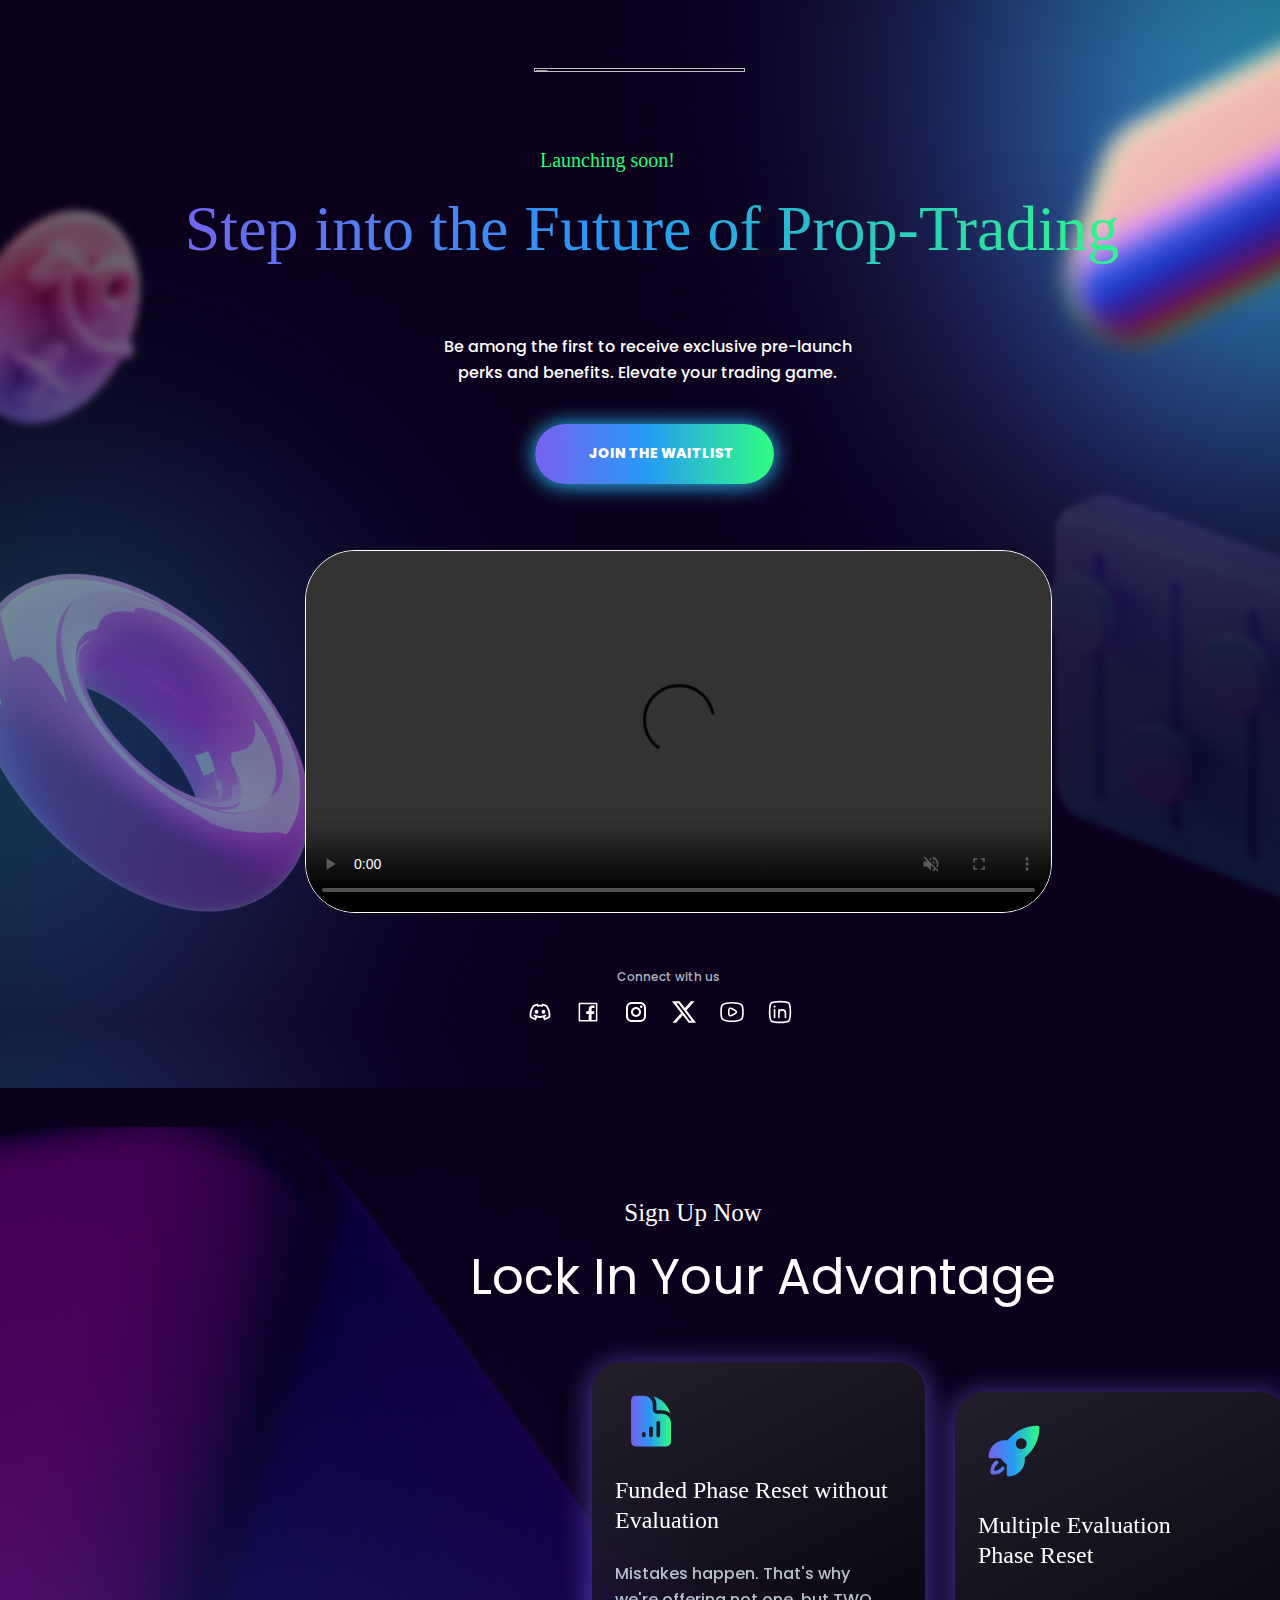
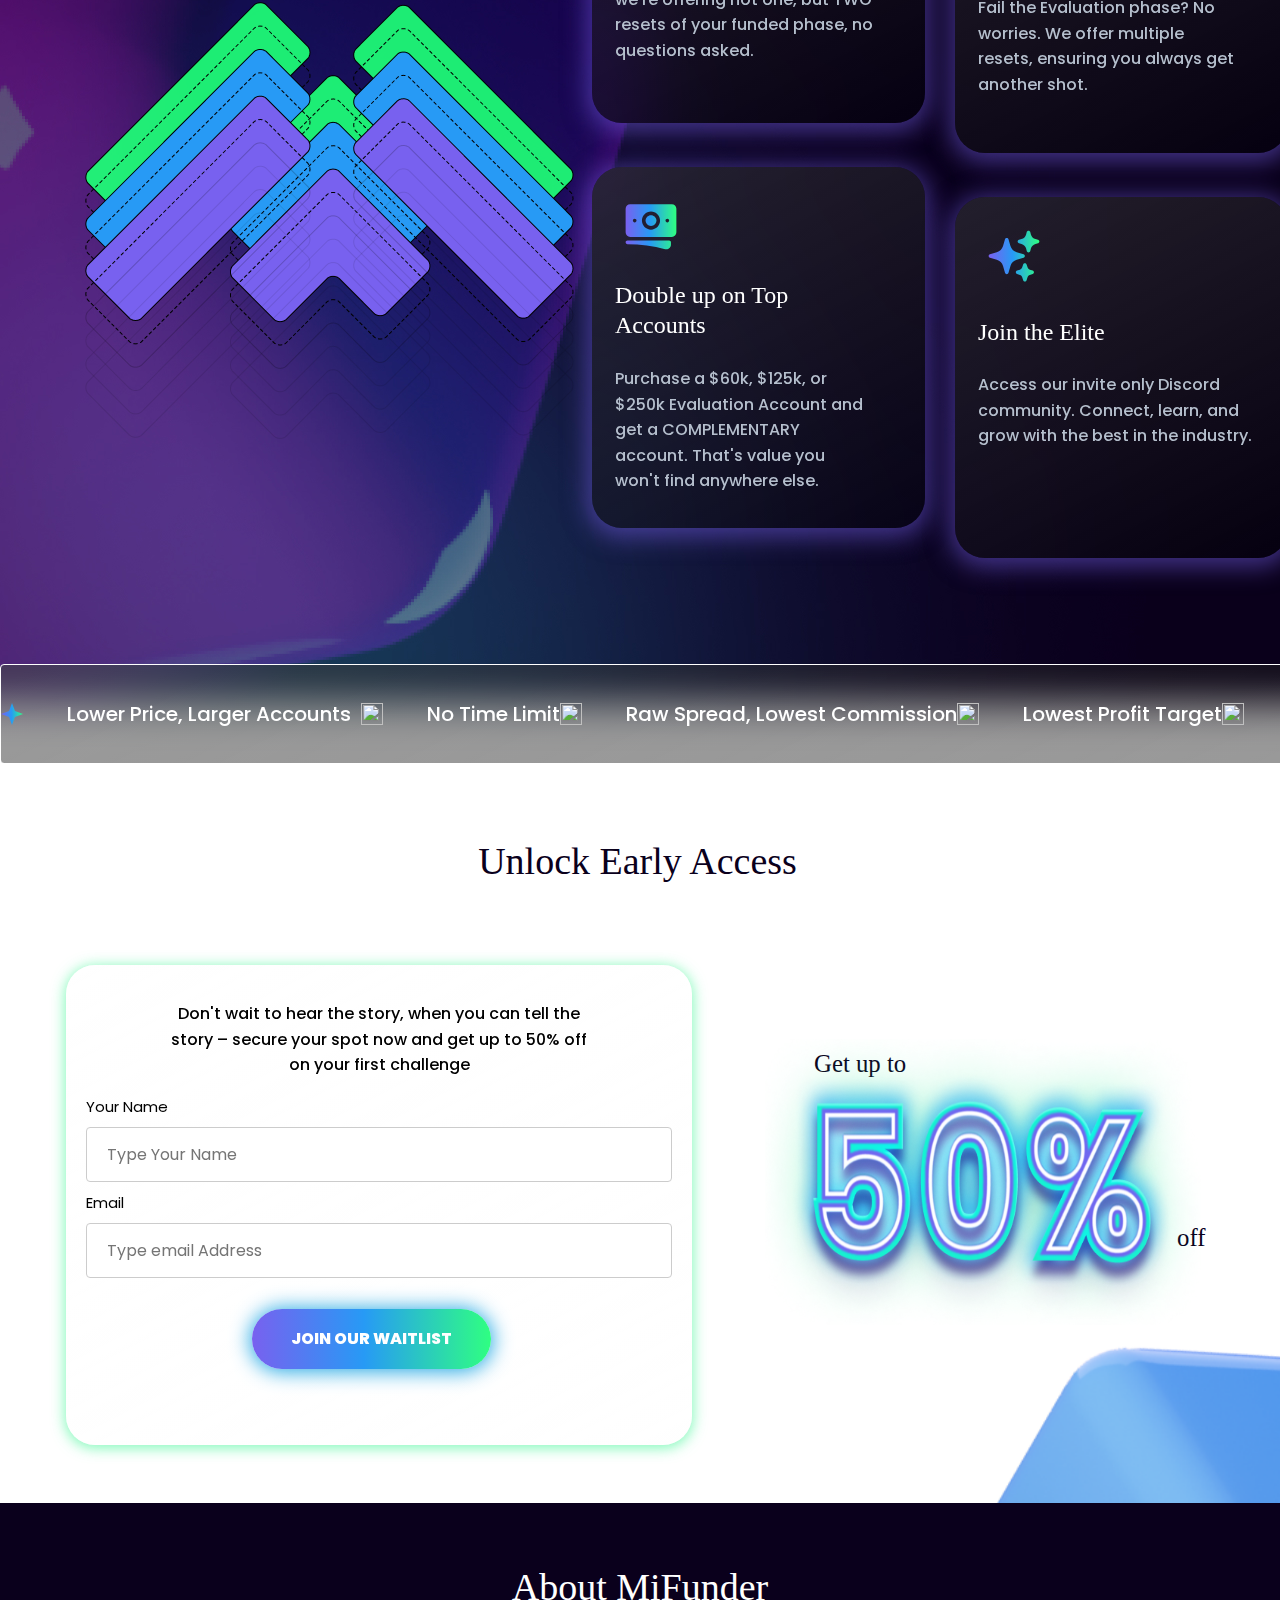
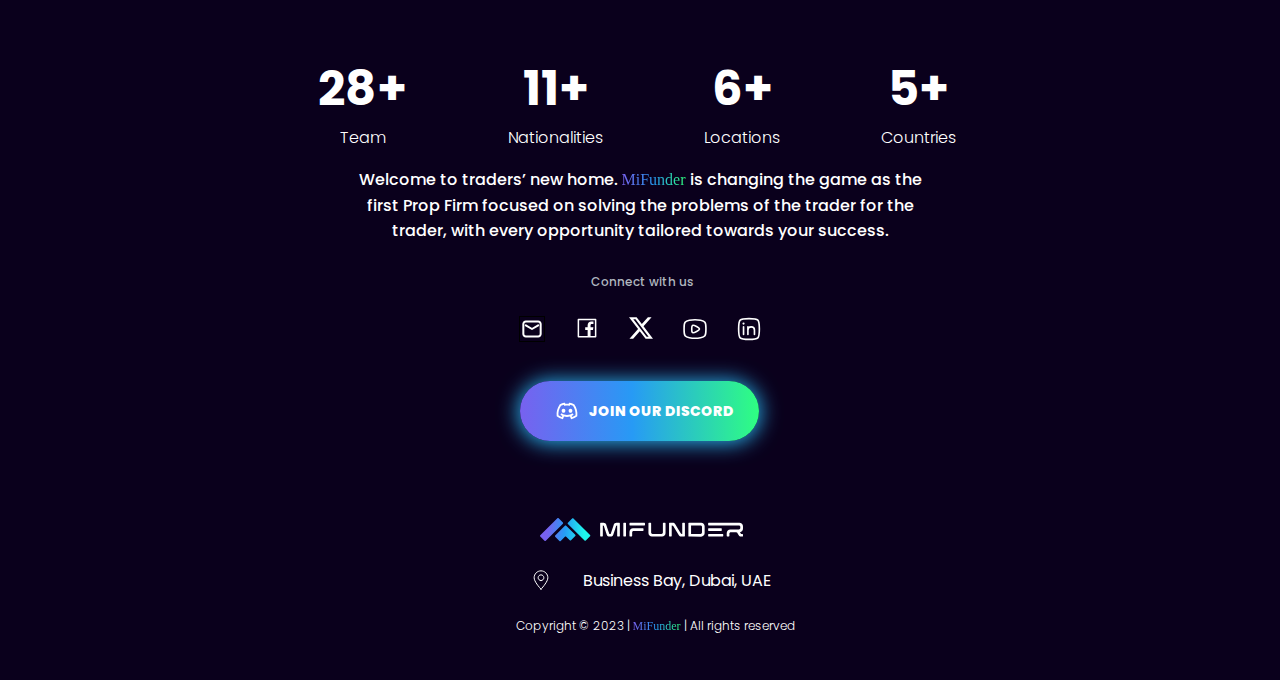
==== commit 70ea23f9: "." ====
--- a/index.html
+++ b/index.html
@@ -15,7 +15,7 @@
     href="https://fonts.googleapis.com/css2?family=Poppins:wght@300;400;500;700;800&display=swap" />
 </head>
 
-<div>
+<body>
   <div class="homepage-web">
     <div class="firstcontainer">
       <img class="hero-background-icon" alt="" src="./images/Hero Background.jpg" />
@@ -243,14 +243,7 @@
     </div>
     <img class="logo-icon1" alt="" src="./images/Logo.svg" />
         <div class="group-div">
-    <div class="div">50%</div>
-    <div class="group1">
-      <div class="div1">50%</div>
-      <div class="div2">50%</div>
-      <div class="div3">50%</div>
-      <div class="div4">50%</div>
-      <div class="div5">50%</div>
-    </div>
+          <img src="./images/Group 1.png">
     </div>
   </div>
   </div>
--- a/index.css
+++ b/index.css
@@ -1,3 +1,352 @@
+/*! normalize.css v8.0.1 | MIT License | github.com/necolas/normalize.css */
+
+/* Document
+   ========================================================================== */
+
+/**
+ * 1. Correct the line height in all browsers.
+ * 2. Prevent adjustments of font size after orientation changes in iOS.
+ */
+
+html {
+  line-height: 1.15; /* 1 */
+  -webkit-text-size-adjust: 100%; /* 2 */
+}
+
+/* Sections
+   ========================================================================== */
+
+/**
+ * Remove the margin in all browsers.
+ */
+
+body {
+  margin: 0;
+}
+
+/**
+ * Render the `main` element consistently in IE.
+ */
+
+main {
+  display: block;
+}
+
+/**
+ * Correct the font size and margin on `h1` elements within `section` and
+ * `article` contexts in Chrome, Firefox, and Safari.
+ */
+
+h1 {
+  font-size: 2em;
+  margin: 0.67em 0;
+}
+
+/* Grouping content
+   ========================================================================== */
+
+/**
+ * 1. Add the correct box sizing in Firefox.
+ * 2. Show the overflow in Edge and IE.
+ */
+
+hr {
+  box-sizing: content-box; /* 1 */
+  height: 0; /* 1 */
+  overflow: visible; /* 2 */
+}
+
+/**
+ * 1. Correct the inheritance and scaling of font size in all browsers.
+ * 2. Correct the odd `em` font sizing in all browsers.
+ */
+
+pre {
+  font-family: monospace, monospace; /* 1 */
+  font-size: 1em; /* 2 */
+}
+
+/* Text-level semantics
+   ========================================================================== */
+
+/**
+ * Remove the gray background on active links in IE 10.
+ */
+
+a {
+  background-color: transparent;
+}
+
+/**
+ * 1. Remove the bottom border in Chrome 57-
+ * 2. Add the correct text decoration in Chrome, Edge, IE, Opera, and Safari.
+ */
+
+abbr[title] {
+  border-bottom: none; /* 1 */
+  text-decoration: underline; /* 2 */
+  text-decoration: underline dotted; /* 2 */
+}
+
+/**
+ * Add the correct font weight in Chrome, Edge, and Safari.
+ */
+
+b,
+strong {
+  font-weight: bolder;
+}
+
+/**
+ * 1. Correct the inheritance and scaling of font size in all browsers.
+ * 2. Correct the odd `em` font sizing in all browsers.
+ */
+
+code,
+kbd,
+samp {
+  font-family: monospace, monospace; /* 1 */
+  font-size: 1em; /* 2 */
+}
+
+/**
+ * Add the correct font size in all browsers.
+ */
+
+small {
+  font-size: 80%;
+}
+
+/**
+ * Prevent `sub` and `sup` elements from affecting the line height in
+ * all browsers.
+ */
+
+sub,
+sup {
+  font-size: 75%;
+  line-height: 0;
+  position: relative;
+  vertical-align: baseline;
+}
+
+sub {
+  bottom: -0.25em;
+}
+
+sup {
+  top: -0.5em;
+}
+
+/* Embedded content
+   ========================================================================== */
+
+/**
+ * Remove the border on images inside links in IE 10.
+ */
+
+img {
+  border-style: none;
+}
+
+/* Forms
+   ========================================================================== */
+
+/**
+ * 1. Change the font styles in all browsers.
+ * 2. Remove the margin in Firefox and Safari.
+ */
+
+button,
+input,
+optgroup,
+select,
+textarea {
+  font-family: inherit; /* 1 */
+  font-size: 100%; /* 1 */
+  line-height: 1.15; /* 1 */
+  margin: 0; /* 2 */
+}
+
+/**
+ * Show the overflow in IE.
+ * 1. Show the overflow in Edge.
+ */
+
+button,
+input { /* 1 */
+  overflow: visible;
+}
+
+/**
+ * Remove the inheritance of text transform in Edge, Firefox, and IE.
+ * 1. Remove the inheritance of text transform in Firefox.
+ */
+
+button,
+select { /* 1 */
+  text-transform: none;
+}
+
+/**
+ * Correct the inability to style clickable types in iOS and Safari.
+ */
+
+button,
+[type="button"],
+[type="reset"],
+[type="submit"] {
+  -webkit-appearance: button;
+}
+
+/**
+ * Remove the inner border and padding in Firefox.
+ */
+
+button::-moz-focus-inner,
+[type="button"]::-moz-focus-inner,
+[type="reset"]::-moz-focus-inner,
+[type="submit"]::-moz-focus-inner {
+  border-style: none;
+  padding: 0;
+}
+
+/**
+ * Restore the focus styles unset by the previous rule.
+ */
+
+button:-moz-focusring,
+[type="button"]:-moz-focusring,
+[type="reset"]:-moz-focusring,
+[type="submit"]:-moz-focusring {
+  outline: 1px dotted ButtonText;
+}
+
+/**
+ * Correct the padding in Firefox.
+ */
+
+fieldset {
+  padding: 0.35em 0.75em 0.625em;
+}
+
+/**
+ * 1. Correct the text wrapping in Edge and IE.
+ * 2. Correct the color inheritance from `fieldset` elements in IE.
+ * 3. Remove the padding so developers are not caught out when they zero out
+ *    `fieldset` elements in all browsers.
+ */
+
+legend {
+  box-sizing: border-box; /* 1 */
+  color: inherit; /* 2 */
+  display: table; /* 1 */
+  max-width: 100%; /* 1 */
+  padding: 0; /* 3 */
+  white-space: normal; /* 1 */
+}
+
+/**
+ * Add the correct vertical alignment in Chrome, Firefox, and Opera.
+ */
+
+progress {
+  vertical-align: baseline;
+}
+
+/**
+ * Remove the default vertical scrollbar in IE 10+.
+ */
+
+textarea {
+  overflow: auto;
+}
+
+/**
+ * 1. Add the correct box sizing in IE 10.
+ * 2. Remove the padding in IE 10.
+ */
+
+[type="checkbox"],
+[type="radio"] {
+  box-sizing: border-box; /* 1 */
+  padding: 0; /* 2 */
+}
+
+/**
+ * Correct the cursor style of increment and decrement buttons in Chrome.
+ */
+
+[type="number"]::-webkit-inner-spin-button,
+[type="number"]::-webkit-outer-spin-button {
+  height: auto;
+}
+
+/**
+ * 1. Correct the odd appearance in Chrome and Safari.
+ * 2. Correct the outline style in Safari.
+ */
+
+[type="search"] {
+  -webkit-appearance: textfield; /* 1 */
+  outline-offset: -2px; /* 2 */
+}
+
+/**
+ * Remove the inner padding in Chrome and Safari on macOS.
+ */
+
+[type="search"]::-webkit-search-decoration {
+  -webkit-appearance: none;
+}
+
+/**
+ * 1. Correct the inability to style clickable types in iOS and Safari.
+ * 2. Change font properties to `inherit` in Safari.
+ */
+
+::-webkit-file-upload-button {
+  -webkit-appearance: button; /* 1 */
+  font: inherit; /* 2 */
+}
+
+/* Interactive
+   ========================================================================== */
+
+/*
+ * Add the correct display in Edge, IE 10+, and Firefox.
+ */
+
+details {
+  display: block;
+}
+
+/*
+ * Add the correct display in all browsers.
+ */
+
+summary {
+  display: list-item;
+}
+
+/* Misc
+   ========================================================================== */
+
+/**
+ * Add the correct display in IE 10+.
+ */
+
+template {
+  display: none;
+}
+
+/**
+ * Add the correct display in IE 10.
+ */
+
+[hidden] {
+  display: none;
+}
 input,
 textarea,
 button,
@@ -252,6 +601,13 @@
     left: 0px;
   }
 }
+@media only screen and (max-width:500px){
+  .step-into-the{
+    line-height: 52px;
+    font-size:40px;
+  }
+
+}
 @media only screen and (max-width:400px) 
 and (width:390px) 
 and (device-height:844px) 
@@ -283,6 +639,12 @@
 border: 1px solid #FFF;
 background: linear-gradient(0deg, rgba(0, 0, 0, 0.60) 0%, rgba(0, 0, 0, 0.60) 100%), linear-gradient(153deg, rgba(255, 255, 255, 0.20) 0%, rgba(255, 255, 255, 0.00) 100%), url(<path-to-image>), lightgray 50% / cover no-repeat;
 }
+@media(max-width:500px){
+  #myvideo{
+  width: 375px;
+  height: 238px;
+  }
+}
 @media only screen and (max-width:400px) 
 and (width:390px) 
 and (device-height:844px) 
@@ -327,6 +689,11 @@
     left: 139px;
   }
 }
+@media(max-width:1280px){
+  .supporting-text1{
+    left:617px;
+  }
+}
 @media only screen and (max-width:400px) 
 and (width:390px) 
 and (device-height:844px) 
@@ -391,6 +758,7 @@
   line-height: 22px;
   text-transform: uppercase;
   font-weight: 800;
+  left:16px;
 }
 .join-our-waiting-list-wrapper {
   position: absolute;
@@ -406,11 +774,29 @@
 .button {
   position: absolute;
 }
+.group-div img{
+  width: 436px;
+height: 285.944px;
+}
+@media only screen and (max-width:400px) 
+and (width:390px) 
+and (device-height:844px) 
+and (-webkit-device-pixel-ratio: 3){
+  .group-div img{
+width: 319px;
+height: 208px;
+  }
+}
 .icon-container > img{
-    /* margin-left: -50px; */
+    margin-left: 2px;
     top:1000px;
 }
-@media(max-width:767px){
+@media(max-width:1280px){
+  .icon-container > img{
+    margin-left:-60px
+  }
+}
+@media(max-width:500px){
   .icon-container > img{
     position: relative;
     left: 54px;
@@ -435,12 +821,17 @@
   cursor:pointer;
   -webkit-tap-highlight-color: transparent;
 }
-@media(max-width:767px){
+@media only screen and (max-width:1280px){
+  .button{
+    left: 535px; 
+  }
+}
+/* @media(min-width:767px){
   .button{
     left: 87px;
     top: 532px;
   }
-}
+} */
 @media only screen and (max-width:400px) 
 and (width:390px) 
 and (device-height:844px) 
@@ -452,13 +843,18 @@
 }
 video{position: absolute;
       top: 550px;
-    left: 322px;
-}
-@media(max-width:767px){
+    left: 359px;
+}
+@media(max-width:500px){
   video{
     top: 569px;
-    margin-left: 81px;
-    width: 93%;
+    margin-left: -319px;
+  
+  }
+}
+@media(min-width:1280px){
+  video{
+    margin-left:-54px
   }
 }
 @media only screen and (max-width:400px) 
@@ -933,7 +1329,7 @@
 .off {
   position: absolute;
   top: 2720px;
-  left: calc(50% + 540px);
+  left: calc(50% + 495px);
   font-size: 24.78px;
   line-height: 236px;
   font-family: var(--heading-h1);
@@ -951,6 +1347,11 @@
     top: 3786px;
   }
 }
+@media only screen and (max-width:1280px){
+  .get-up-to, .off{
+    left:1177px
+  }
+}
 @media only screen and (max-width:400px) 
 and (width:390px) 
 and (device-height:844px) 
@@ -963,13 +1364,18 @@
 }
 .get-up-to {
   top: 2546px;
-    left: calc(50% + 87px);
+    left: calc(50% + 132px);
     color: #0A001C;
 font-family: Ceoruse;
 font-size: 24.778px;
 font-style: normal;
 font-weight: 500;
 line-height: 236px; 
+}
+@media(max-width:1280px){
+  .get-up-to{
+    left:814px
+  }
 }
 @media(max-width:767px){
   .get-up-to{
@@ -1172,7 +1578,7 @@
   height: 24px;
   overflow: hidden;
   flex-shrink: 0;
-  left:28px;
+  /* left:28px; */
 }
 @media only screen and (max-width:400px) 
 and (width:390px) 
@@ -1185,12 +1591,12 @@
 .system-uiconslocation-parent {
   position: absolute;
   top: 665px;
-  left: calc(50% - 140px);
+  left: calc(50% - 111px);
   display: flex;
   flex-direction: row;
   align-items: flex-start;
   justify-content: flex-start;
-  gap: 18px;
+  /* gap: 18px; */
   text-align: left;
 }
 @media only screen and (max-width:400px) 
@@ -1380,7 +1786,7 @@
   
 }
 .group-div {
-  top: 2694px;
+  top: 2639px;
   left: 765px;
   height: 285.94px;
   /* font-size: var(--font-size-170xl); */
@@ -1402,8 +1808,8 @@
 and (device-height:844px) 
 and (-webkit-device-pixel-ratio: 3){
   .group-div{
-    left:72px;
-    top:3829px;
+left: 34px;
+    top: 3377px;
   }
 }
 .homepage-web {
@@ -1507,7 +1913,7 @@
   backdrop-filter: blur(21px);
   width: 586px;
   height: 440px; 
-  margin-top:2572px;
+  margin-top:2458px;
   margin-left:66px;
 }
 @media(max-width:767px){
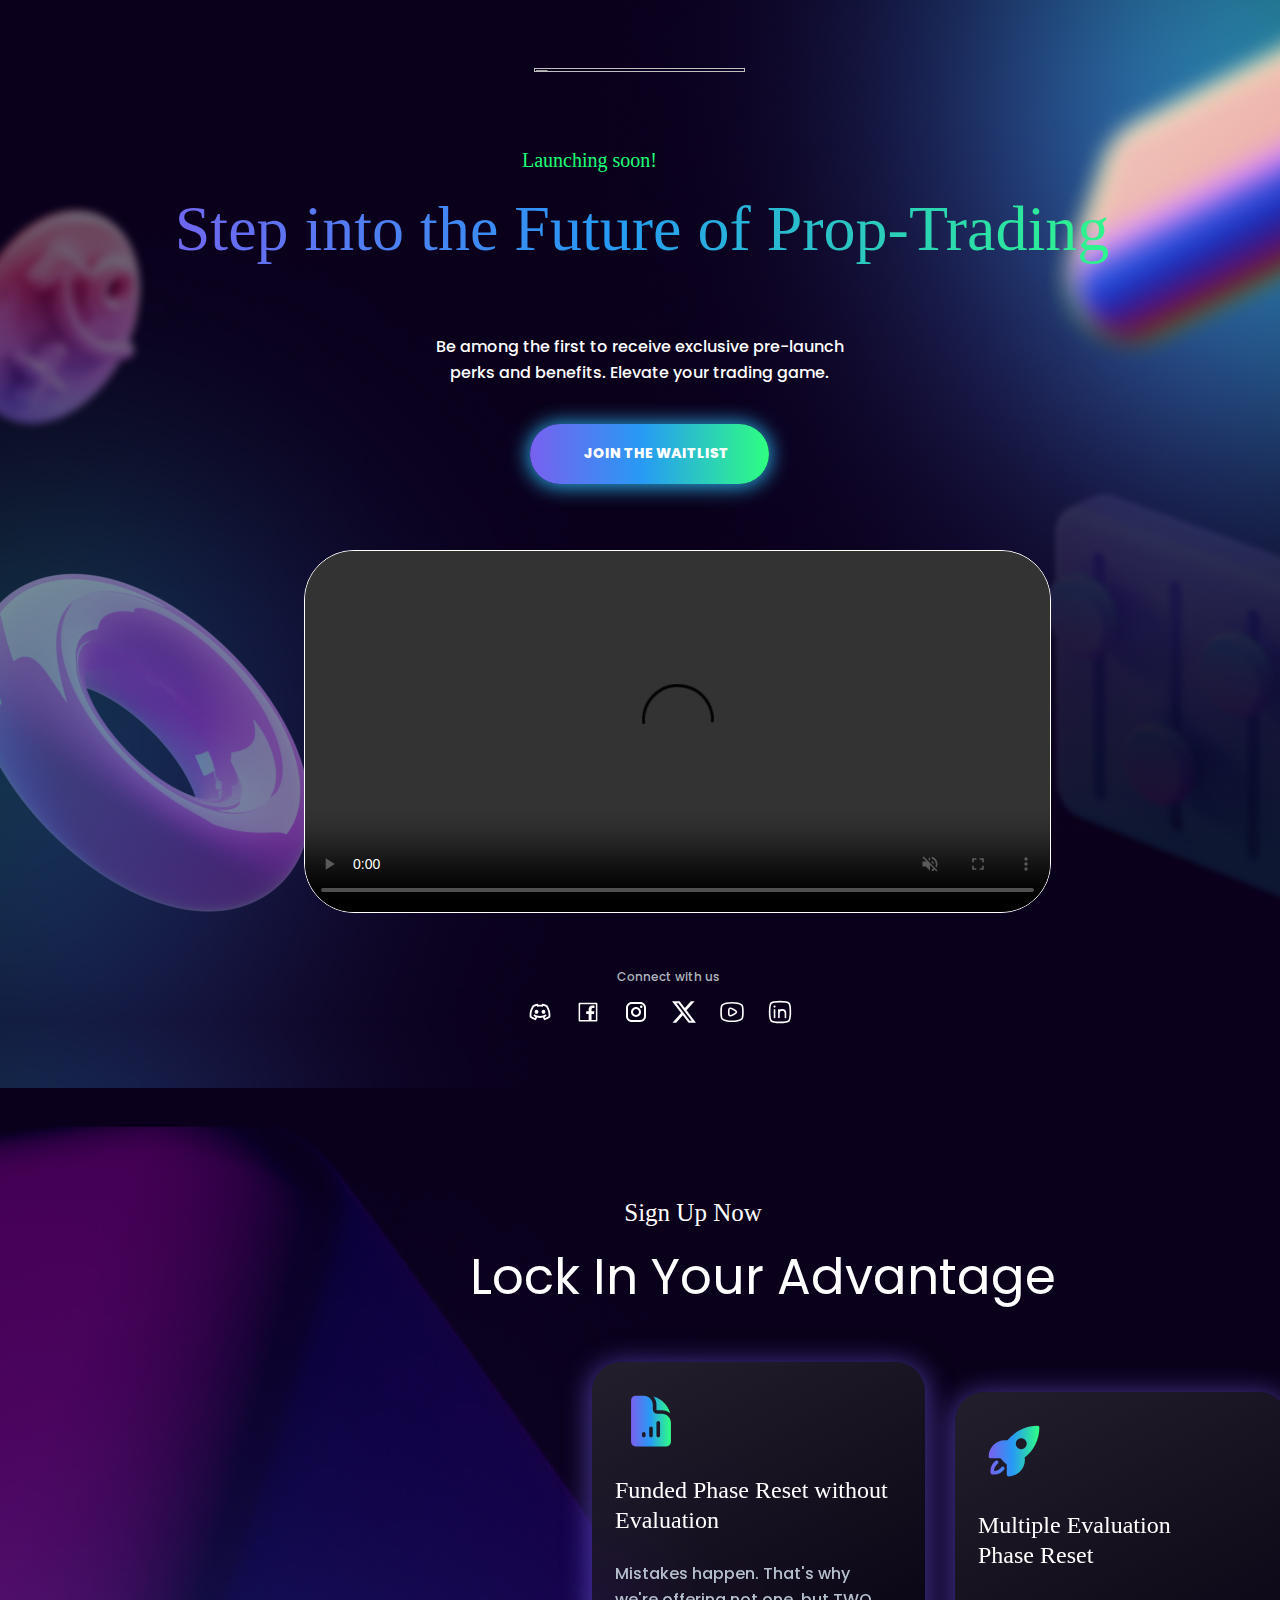
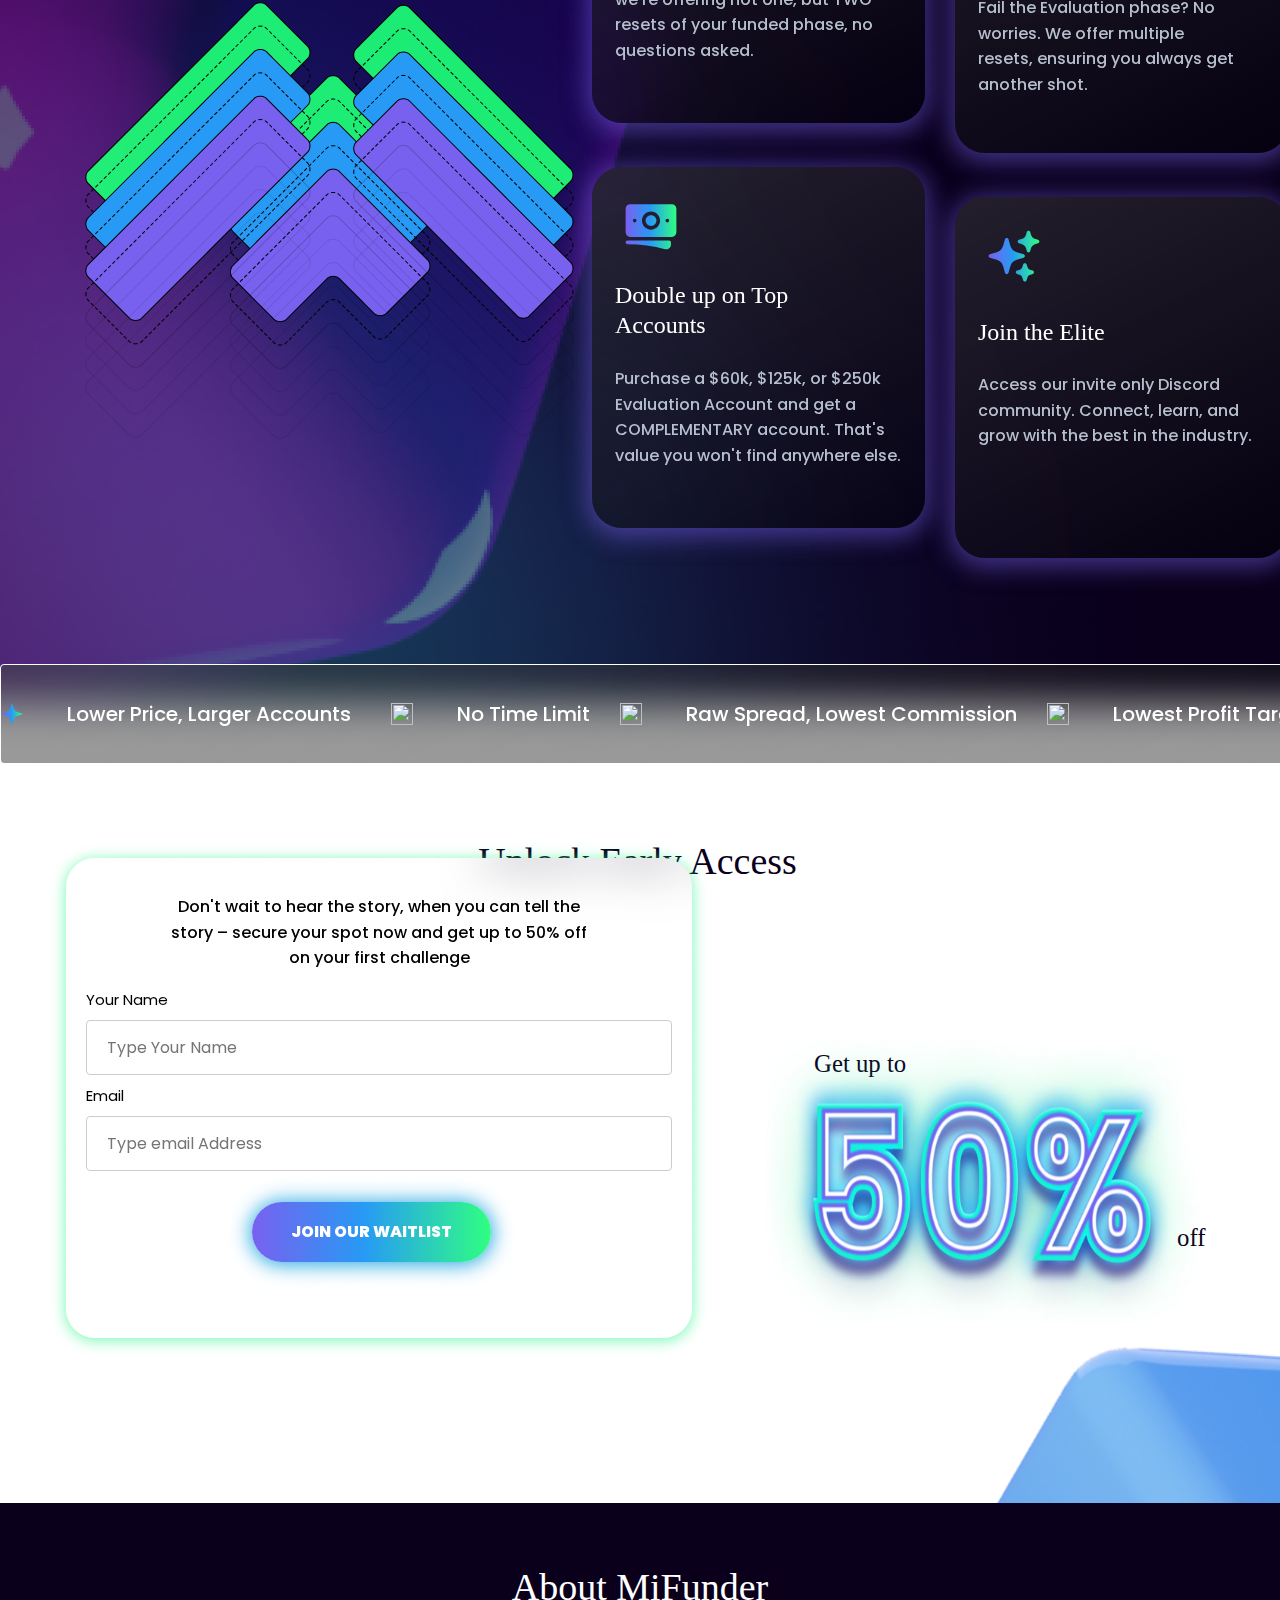
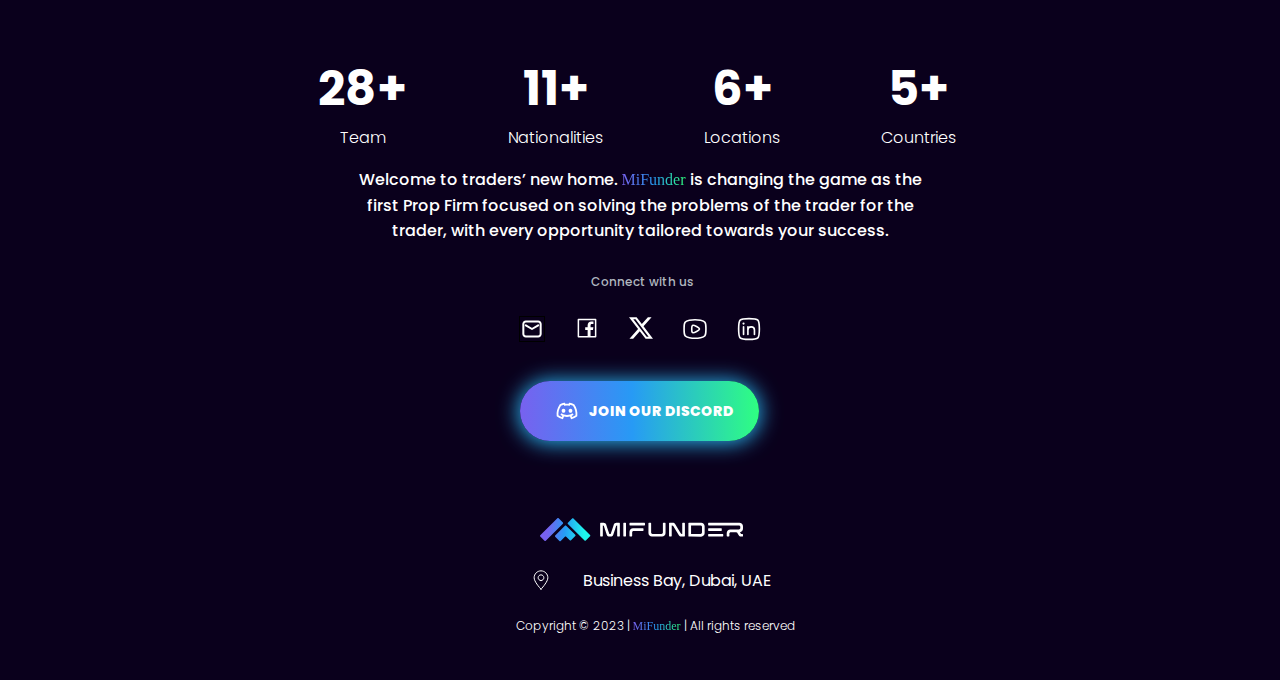
==== commit 4a8081c2: "." ====
--- a/index.html
+++ b/index.html
@@ -5,9 +5,7 @@
   <meta charset="utf-8" />
   <link rel="icon" type="image/x-icon" href="/images/Icon1 (1).webp">
   <meta name="viewport" content="width=device-width, initial-scale=1.0">
-  <link rel="stylesheet" href="./newcss/" />
-  <link rel="stylesheet" href="./newjs/" />
-  <link rel="stylesheet" href="./newfont/" />
+  <link rel="stylesheet" href="normalize.css">
   <link rel="stylesheet" href="./global.css" />
   <link rel="stylesheet" href="./index.css" />
   <link rel="stylesheet" href="https://fonts.googleapis.com/css2?family=Ceoruse:wght@400&display=swap" />
--- a/global.css
+++ b/global.css
@@ -1,6 +1,7 @@
 body {
   margin: 0 auto;
   line-height: normal;
+  font-family: 'Poppins', sans-serif;
 }
 @font-face {
   font-family: 'Ceoruse';
--- a/index.css
+++ b/index.css
@@ -1,352 +1,4 @@
-/*! normalize.css v8.0.1 | MIT License | github.com/necolas/normalize.css */
-
-/* Document
-   ========================================================================== */
-
-/**
- * 1. Correct the line height in all browsers.
- * 2. Prevent adjustments of font size after orientation changes in iOS.
- */
-
-html {
-  line-height: 1.15; /* 1 */
-  -webkit-text-size-adjust: 100%; /* 2 */
-}
-
-/* Sections
-   ========================================================================== */
-
-/**
- * Remove the margin in all browsers.
- */
-
-body {
-  margin: 0;
-}
-
-/**
- * Render the `main` element consistently in IE.
- */
-
-main {
-  display: block;
-}
-
-/**
- * Correct the font size and margin on `h1` elements within `section` and
- * `article` contexts in Chrome, Firefox, and Safari.
- */
-
-h1 {
-  font-size: 2em;
-  margin: 0.67em 0;
-}
-
-/* Grouping content
-   ========================================================================== */
-
-/**
- * 1. Add the correct box sizing in Firefox.
- * 2. Show the overflow in Edge and IE.
- */
-
-hr {
-  box-sizing: content-box; /* 1 */
-  height: 0; /* 1 */
-  overflow: visible; /* 2 */
-}
-
-/**
- * 1. Correct the inheritance and scaling of font size in all browsers.
- * 2. Correct the odd `em` font sizing in all browsers.
- */
-
-pre {
-  font-family: monospace, monospace; /* 1 */
-  font-size: 1em; /* 2 */
-}
-
-/* Text-level semantics
-   ========================================================================== */
-
-/**
- * Remove the gray background on active links in IE 10.
- */
-
-a {
-  background-color: transparent;
-}
-
-/**
- * 1. Remove the bottom border in Chrome 57-
- * 2. Add the correct text decoration in Chrome, Edge, IE, Opera, and Safari.
- */
-
-abbr[title] {
-  border-bottom: none; /* 1 */
-  text-decoration: underline; /* 2 */
-  text-decoration: underline dotted; /* 2 */
-}
-
-/**
- * Add the correct font weight in Chrome, Edge, and Safari.
- */
-
-b,
-strong {
-  font-weight: bolder;
-}
-
-/**
- * 1. Correct the inheritance and scaling of font size in all browsers.
- * 2. Correct the odd `em` font sizing in all browsers.
- */
-
-code,
-kbd,
-samp {
-  font-family: monospace, monospace; /* 1 */
-  font-size: 1em; /* 2 */
-}
-
-/**
- * Add the correct font size in all browsers.
- */
-
-small {
-  font-size: 80%;
-}
-
-/**
- * Prevent `sub` and `sup` elements from affecting the line height in
- * all browsers.
- */
-
-sub,
-sup {
-  font-size: 75%;
-  line-height: 0;
-  position: relative;
-  vertical-align: baseline;
-}
-
-sub {
-  bottom: -0.25em;
-}
-
-sup {
-  top: -0.5em;
-}
-
-/* Embedded content
-   ========================================================================== */
-
-/**
- * Remove the border on images inside links in IE 10.
- */
-
-img {
-  border-style: none;
-}
-
-/* Forms
-   ========================================================================== */
-
-/**
- * 1. Change the font styles in all browsers.
- * 2. Remove the margin in Firefox and Safari.
- */
-
-button,
-input,
-optgroup,
-select,
-textarea {
-  font-family: inherit; /* 1 */
-  font-size: 100%; /* 1 */
-  line-height: 1.15; /* 1 */
-  margin: 0; /* 2 */
-}
-
-/**
- * Show the overflow in IE.
- * 1. Show the overflow in Edge.
- */
-
-button,
-input { /* 1 */
-  overflow: visible;
-}
-
-/**
- * Remove the inheritance of text transform in Edge, Firefox, and IE.
- * 1. Remove the inheritance of text transform in Firefox.
- */
-
-button,
-select { /* 1 */
-  text-transform: none;
-}
-
-/**
- * Correct the inability to style clickable types in iOS and Safari.
- */
-
-button,
-[type="button"],
-[type="reset"],
-[type="submit"] {
-  -webkit-appearance: button;
-}
-
-/**
- * Remove the inner border and padding in Firefox.
- */
-
-button::-moz-focus-inner,
-[type="button"]::-moz-focus-inner,
-[type="reset"]::-moz-focus-inner,
-[type="submit"]::-moz-focus-inner {
-  border-style: none;
-  padding: 0;
-}
-
-/**
- * Restore the focus styles unset by the previous rule.
- */
-
-button:-moz-focusring,
-[type="button"]:-moz-focusring,
-[type="reset"]:-moz-focusring,
-[type="submit"]:-moz-focusring {
-  outline: 1px dotted ButtonText;
-}
-
-/**
- * Correct the padding in Firefox.
- */
-
-fieldset {
-  padding: 0.35em 0.75em 0.625em;
-}
-
-/**
- * 1. Correct the text wrapping in Edge and IE.
- * 2. Correct the color inheritance from `fieldset` elements in IE.
- * 3. Remove the padding so developers are not caught out when they zero out
- *    `fieldset` elements in all browsers.
- */
-
-legend {
-  box-sizing: border-box; /* 1 */
-  color: inherit; /* 2 */
-  display: table; /* 1 */
-  max-width: 100%; /* 1 */
-  padding: 0; /* 3 */
-  white-space: normal; /* 1 */
-}
-
-/**
- * Add the correct vertical alignment in Chrome, Firefox, and Opera.
- */
-
-progress {
-  vertical-align: baseline;
-}
-
-/**
- * Remove the default vertical scrollbar in IE 10+.
- */
-
-textarea {
-  overflow: auto;
-}
-
-/**
- * 1. Add the correct box sizing in IE 10.
- * 2. Remove the padding in IE 10.
- */
-
-[type="checkbox"],
-[type="radio"] {
-  box-sizing: border-box; /* 1 */
-  padding: 0; /* 2 */
-}
-
-/**
- * Correct the cursor style of increment and decrement buttons in Chrome.
- */
-
-[type="number"]::-webkit-inner-spin-button,
-[type="number"]::-webkit-outer-spin-button {
-  height: auto;
-}
-
-/**
- * 1. Correct the odd appearance in Chrome and Safari.
- * 2. Correct the outline style in Safari.
- */
-
-[type="search"] {
-  -webkit-appearance: textfield; /* 1 */
-  outline-offset: -2px; /* 2 */
-}
-
-/**
- * Remove the inner padding in Chrome and Safari on macOS.
- */
-
-[type="search"]::-webkit-search-decoration {
-  -webkit-appearance: none;
-}
-
-/**
- * 1. Correct the inability to style clickable types in iOS and Safari.
- * 2. Change font properties to `inherit` in Safari.
- */
-
-::-webkit-file-upload-button {
-  -webkit-appearance: button; /* 1 */
-  font: inherit; /* 2 */
-}
-
-/* Interactive
-   ========================================================================== */
-
-/*
- * Add the correct display in Edge, IE 10+, and Firefox.
- */
-
-details {
-  display: block;
-}
-
-/*
- * Add the correct display in all browsers.
- */
-
-summary {
-  display: list-item;
-}
-
-/* Misc
-   ========================================================================== */
-
-/**
- * Add the correct display in IE 10+.
- */
-
-template {
-  display: none;
-}
-
-/**
- * Add the correct display in IE 10.
- */
-
-[hidden] {
-  display: none;
-}
+
 input,
 textarea,
 button,
@@ -581,7 +233,7 @@
 .step-into-the {
  position: absolute;
   top: 193px;
-  left: calc(50% - 500px);
+  left: calc(50% - 512px);
   line-height: 72px;
   font-family: var(--heading-h1);
   background: linear-gradient(89.64deg, #7861ef, #279af5 46.88%, #2fff81);
@@ -589,11 +241,12 @@
   -webkit-text-fill-color: transparent;
   text-align: center;
   display: inline-block;
-  width: 80%;
+  width: 1028px;
   font-size: 64px;
   font-style: normal;
   font-weight: 500;
 }
+
 @media(max-width:767px){
   .step-into-the {
     width: 100%;
@@ -618,9 +271,15 @@
     line-height: 44px;
   }
 }
+@media only screen and (min-width:1440px){
+  .step-into-the{
+    width:78%;
+    left:126px
+  }
+}
 .supporting-text {
   top: 334px;
-  left: calc(50% - 200px);
+  left: calc(50% - 208px);
   line-height: 160%;
   font-weight: 500;
   display: inline-block;
@@ -631,6 +290,11 @@
   font-size: 16px;
   font-style: normal;
 }
+@media only screen and (min-width:1440px){
+  .supporting-text{
+    left:488px
+  }
+}
 #myvideo{
   width: 745px;
   height: 361px;
@@ -664,15 +328,17 @@
  
   }
 }
+
 .supporting-text,
 .supporting-text1,
 .text {
   position: absolute;
   text-align: center;
 }
+
 .supporting-text1 {
   top: 967px;
-  left: calc(50% - 14px);
+  left: calc(50% - 40px);
   font-size: var(--font-size-xs);
   line-height: 160%;
   font-weight: 500;
@@ -689,6 +355,11 @@
     left: 139px;
   }
 }
+@media only screen and (min-width:1440px){
+  .supporting-text1{
+    left:653px;
+  }
+}
 @media(max-width:1280px){
   .supporting-text1{
     left:617px;
@@ -709,13 +380,19 @@
     width: 88%;
 }
   }
+  
 .text {
   top: 144px;
-  left: calc(50% - 100px);
+  left: calc(50% - 118px);
   font-size: var(--font-size-xl);
   line-height: 32px;
   font-family: var(--heading-h1);
   color: #1eff77;
+}
+@media only screen and (min-width:1440px){
+  .text{
+    left:575px;
+  }
 }
 .logo-icon {
   position: absolute;
@@ -725,6 +402,11 @@
   left: calc(50% - 106px);
   max-height: 100%;
   width: 211px;
+}
+@media only screen and (min-width:1440px){
+  .logo-icon{
+    left:575px
+  }
 }
 .button-child {
   position: absolute;
@@ -788,8 +470,13 @@
   }
 }
 .icon-container > img{
-    margin-left: 2px;
+    margin-left: -40px;
     top:1000px;
+}
+@media only screen and (min-width:1440px){
+  .icon-container > img{
+    margin-left:-24px
+  }
 }
 @media(max-width:1280px){
   .icon-container > img{
@@ -814,16 +501,21 @@
 }
 .button {
   top: 424px;
-  left: 580px;
+  left: 566px;
   width: 239px;
   height: 60px;
   font-size: var(--font-size-sm);
   cursor:pointer;
   -webkit-tap-highlight-color: transparent;
 }
-@media only screen and (max-width:1280px){
+
+@media only screen and (min-width:1440px){
   .button{
-    left: 535px; 
+    left:574px
+  }
+}@media only screen and (max-width:1280px){
+  .button{
+    left: 530px; 
   }
 }
 /* @media(min-width:767px){
@@ -852,9 +544,14 @@
   
   }
 }
-@media(min-width:1280px){
+@media only screen and (min-width:1440px){
   video{
-    margin-left:-54px
+    margin-left:-54px;
+  }
+}
+@media only screen and (min-width:1280px){
+  video{
+    margin-left:-55px;
   }
 }
 @media only screen and (max-width:400px) 
@@ -886,7 +583,7 @@
 backdrop-filter: blur(21px);
     border-radius: 4px;
     overflow: hidden;
-    position: relative;
+    position: absolute;
     top: 2264px;
 }
 @media only screen and (max-width:400px) 
@@ -958,7 +655,6 @@
   font-weight: 500;
   font-size:21px;
   display:inline-block;
-  padding-right:100%;
   color: var(--neutral-white, #FFF);
 font-family: Poppins;
 font-size: 20px;
@@ -1246,7 +942,7 @@
 }
 .supporting-text3 {
   top: 2007px;
-  width: 250px;
+  width: 295px;
 }
 .join-the-elite,
 .multiple-evaluation-phase {
@@ -1347,6 +1043,11 @@
     top: 3786px;
   }
 }
+@media only screen and (min-width:1440px){
+  .get-up-to, .off{
+    left:1189px
+  }
+}
 @media only screen and (max-width:1280px){
   .get-up-to, .off{
     left:1177px
@@ -1364,13 +1065,18 @@
 }
 .get-up-to {
   top: 2546px;
-    left: calc(50% + 132px);
+    left: calc(50% + 146px);
     color: #0A001C;
 font-family: Ceoruse;
 font-size: 24.778px;
 font-style: normal;
 font-weight: 500;
 line-height: 236px; 
+}
+@media only screen and (min-width:1440px){
+  .get-up-to{
+    left:816px
+  }
 }
 @media(max-width:1280px){
   .get-up-to{
